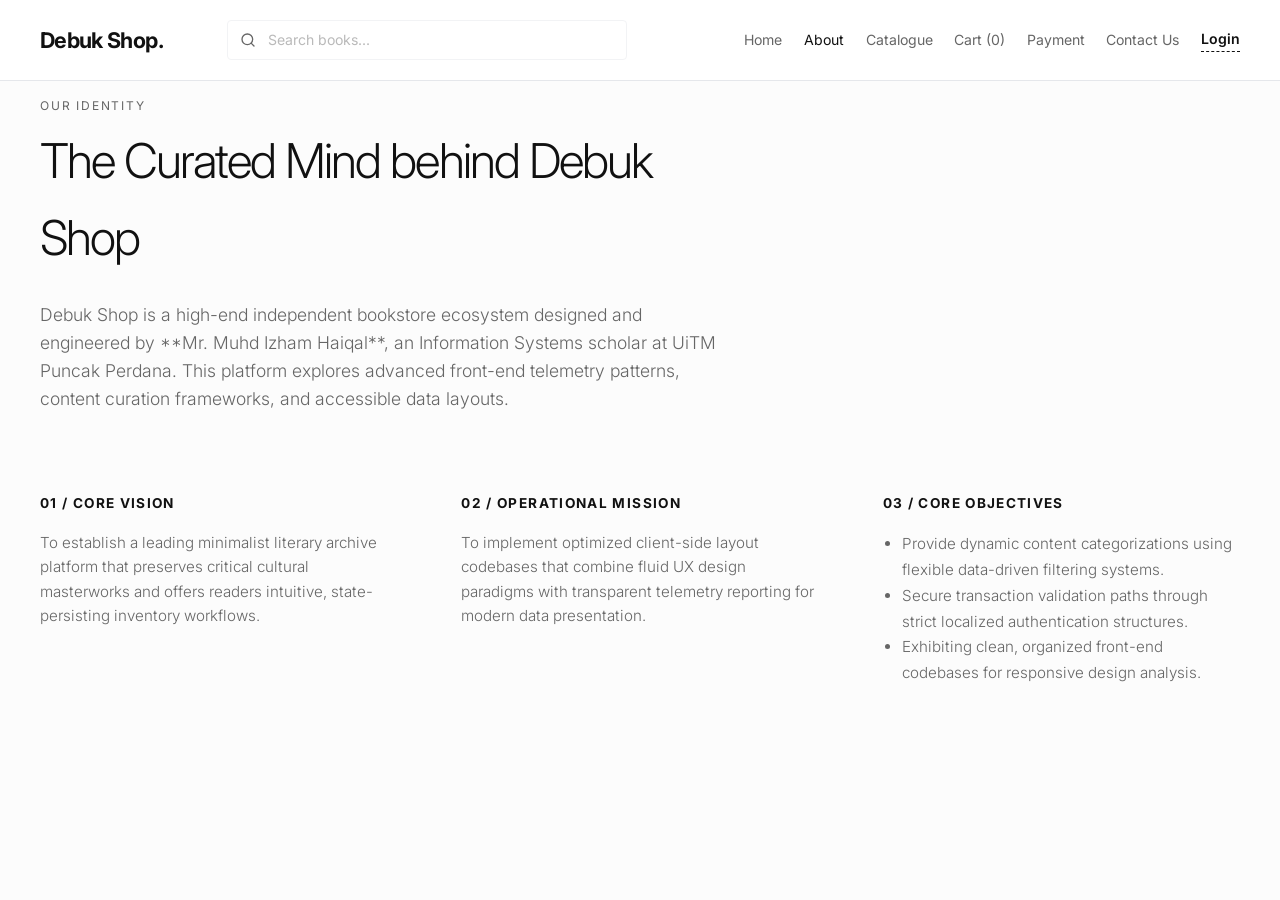
==== debuk-shop/about.html @ 1962c041 "Add files via upload" ====
<!DOCTYPE html>
<html lang="en">
<head>
    <meta charset="UTF-8">
    <meta name="viewport" content="width=device-width, initial-scale=1.0">
    <title>About Us | Debuk Shop</title>
    <link rel="stylesheet" href="css/style.css">
</head>
<body>

    <header class="navbar">
        <div class="container nav-container">
            <a href="index.html" class="logo">Debuk Shop.</a>
            <div class="search-wrapper">
                <input type="text" class="search-input" placeholder="Search books..." disabled style="cursor: not-allowed; opacity: 0.5;">
                <span class="search-icon">
                    <svg width="16" height="16" viewBox="0 0 24 24" fill="none" stroke="currentColor" stroke-width="2" stroke-linecap="round" stroke-linejoin="round"><circle cx="11" cy="11" r="8"></circle><line x1="21" y1="21" x2="16.65" y2="16.65"></line></svg>
                </span>
            </div>
            <nav class="nav-links" id="nav-menu">
                <a href="index.html">Home</a>
                <a href="about.html" class="active">About</a>
                <a href="catalogue.html">Catalogue</a>
                <a href="cart.html">Cart <span id="cart-count">(0)</span></a>
                <a href="payment.html">Payment</a>
                <a href="contact.html">Contact Us</a>
                <a href="#" id="auth-nav-btn" class="auth-btn-highlight">Login</a>
            </nav>
            <button class="menu-toggle" id="menu-toggle" aria-label="Toggle Navigation">
                <span></span>
                <span></span>
            </button>
        </div>
    </header>

    <main class="container section-padding">
        <header style="margin-bottom: 5rem; max-width: 680px;">
            <span class="subtitle">Our Identity</span>
            <h1 class="page-title" style="margin-bottom: 1.5rem;">The Curated Mind behind Debuk Shop</h1>
            <p style="font-size: 1.1rem; line-height: 1.6; color: var(--text-muted); font-weight: 300;">
                Debuk Shop is a high-end independent bookstore ecosystem designed and engineered by **Mr. Muhd Izham Haiqal**, an Information Systems scholar at UiTM Puncak Perdana. This platform explores advanced front-end telemetry patterns, content curation frameworks, and accessible data layouts.
            </p>
        </header>

        <div style="display: grid; grid-template-columns: repeat(auto-fit, minmax(280px, 1fr)); gap: 4rem; margin-bottom: 6rem;">
            <div>
                <h3 style="font-size: 0.85rem; text-transform: uppercase; letter-spacing: 0.1em; margin-bottom: 1rem; color: var(--text-primary);">01 / Core Vision</h3>
                <p style="font-size: 0.95rem; line-height: 1.6; color: var(--text-muted); font-weight: 300;">
                    To establish a leading minimalist literary archive platform that preserves critical cultural masterworks and offers readers intuitive, state-persisting inventory workflows.
                </p>
            </div>
            <div>
                <h3 style="font-size: 0.85rem; text-transform: uppercase; letter-spacing: 0.1em; margin-bottom: 1rem; color: var(--text-primary);">02 / Operational Mission</h3>
                <p style="font-size: 0.95rem; line-height: 1.6; color: var(--text-muted); font-weight: 300;">
                    To implement optimized client-side layout codebases that combine fluid UX design paradigms with transparent telemetry reporting for modern data presentation.
                </p>
            </div>
            <div>
                <h3 style="font-size: 0.85rem; text-transform: uppercase; letter-spacing: 0.1em; margin-bottom: 1rem; color: var(--text-primary);">03 / Core Objectives</h3>
                <ul style="font-size: 0.95rem; line-height: 1.7; color: var(--text-muted); font-weight: 300; padding-left: 1.2rem; margin: 0;">
                    <li>Provide dynamic content categorizations using flexible data-driven filtering systems.</li>
                    <li>Secure transaction validation paths through strict localized authentication structures.</li>
                    <li>Exhibiting clean, organized front-end codebases for responsive design analysis.</li>
                </ul>
            </div>
        </div>
    </main>

    <div class="auth-modal-overlay" id="auth-modal">
        <div class="auth-modal-card">
            <button class="auth-close-btn" id="auth-close-btn">&times;</button>
            <div id="auth-form-wrapper">
                <h2 class="auth-title" id="auth-modal-title">Login to Debuk Shop</h2>
                <p class="auth-desc" id="auth-modal-desc">Please sign in to access curation files, your shopping tray, and secure payment processing options.</p>
                <form id="modal-auth-form" class="auth-internal-form">
                    <div class="form-group">
                        <label for="auth-email">Email Address</label>
                        <input type="email" id="auth-email" required placeholder="you@example.com">
                    </div>
                    <div class="form-group">
                        <label for="auth-password">Password</label>
                        <input type="password" id="auth-password" required placeholder="••••••••">
                    </div>
                    <button type="submit" class="btn-submit-order" style="margin-top:1rem;" id="auth-submit-btn">Sign In</button>
                </form>
                <div class="auth-toggle-footer">
                    <p id="auth-switch-text">New reader? <a href="#" id="auth-switch-link">Create an account</a></p>
                </div>
            </div>
        </div>
    </div>

    <script src="js/main.js"></script>
</body>
</html>
---- debuk-shop/css/style.css ----
/* Import Modern Minimalist Font */
@import url('https://fonts.googleapis.com/css2?family=Inter:wght@300;400;500;600;700&display=swap');

/* --- DESIGN TOKENS --- */
:root {
    --bg-color: #fcfcfc;
    --bg-alt: #f3f4f6;
    --text-primary: #111111;
    --text-muted: #666666;
    --accent: #111111; /* Sleek high-fashion black accent */
    --border-color: #e5e7eb;
    --max-width: 1200px;
    --transition: all 0.4s cubic-bezier(0.25, 1, 0.5, 1);
}

/* --- MODERN CSS RESET --- */
*, *::before, *::after {
    box-sizing: border-box;
    margin: 0;
    padding: 0;
}

html {
    scroll-behavior: smooth;
}

body {
    font-family: 'Inter', sans-serif;
    background-color: var(--bg-color);
    color: var(--text-primary);
    line-height: 1.6;
    -webkit-font-smoothing: antialiased;
    overflow-x: hidden;
}

img {
    max-width: 100%;
    display: block;
    height: auto;
}

a {
    text-decoration: none;
    color: inherit;
}

button {
    cursor: pointer;
    border: none;
    background: none;
    font-family: inherit;
}

/* --- UTILITY CONTAINERS --- */
.container {
    width: 100%;
    max-width: var(--max-width);
    margin: 0 auto;
    padding: 0 2rem;
}

.section-padding {
    padding: 6rem 0;
}

.bg-alt {
    background-color: var(--bg-alt);
}

.subtitle {
    font-size: 0.75rem;
    text-transform: uppercase;
    letter-spacing: 0.15em;
    color: var(--text-muted);
    display: block;
    margin-bottom: 0.5rem;
}

.section-title {
    font-size: 2rem;
    font-weight: 400;
    letter-spacing: -0.02em;
}

/* =========================================================================
   GLOBAL NAVIGATION HEADER STYLING (COMPLETE MASTER BLOCK)
   ========================================================================= */
.navbar {
    position: fixed;
    top: 0;
    left: 0;
    width: 100%;
    background-color: rgba(255, 255, 255, 0.95); /* Premium clean translucent white */
    backdrop-filter: blur(8px); /* Modern frosted glass effect */
    border-bottom: 1px solid var(--border-color);
    z-index: 999; /* Keeps header floating safely above all body elements */
    transition: var(--transition);
}

.nav-container {
    display: flex;
    align-items: center;
    justify-content: space-between;
    gap: 2rem;
    padding: 1.25rem 0;
}

.logo {
    font-size: 1.35rem;
    font-weight: 700;
    letter-spacing: -0.03em;
    color: var(--text-primary);
    text-decoration: none;
}

/* Bold, balanced search field alignment layout */
.search-wrapper {
    position: relative;
    flex: 1;
    min-width: 280px;    /* Expands baseline track so it never looks squished */
    max-width: 400px;    /* Gives it a substantial, high-end presence */
    margin-right: auto;  /* Anchors logo + search together on the left, closing the void */
    margin-left: 2rem;   /* Clean breathing room right after logo text */
}

.search-input {
    width: 100%;
    padding: 0.65rem 1rem 0.65rem 2.5rem; /* Room for the search magnifying glass icon */
    font-family: inherit;
    font-size: 0.88rem;
    border: 1px solid var(--border-color);
    border-radius: 4px;
    background-color: transparent;
    color: var(--text-primary);
    transition: var(--transition);
}

.search-input:focus {
    outline: none;
    border-color: var(--text-primary);
}

.search-icon {
    position: absolute;
    left: 0.85rem;
    top: 50%;
    transform: translateY(-50%);
    color: var(--text-muted);
    display: flex;
    align-items: center;
    pointer-events: none;
}

/* Links framework menu tray */
.nav-links {
    display: flex;
    align-items: center;
    gap: 1.35rem; /* Perfect spacing for the full 8-link menu layout */
}

.nav-links a {
    font-size: 0.88rem;
    font-weight: 400;
    text-decoration: none;
    color: var(--text-muted);
    transition: var(--transition);
    white-space: nowrap; /* Stops long links like "Contact Us" from breaking awkwardly */
}

.nav-links a:hover,
.nav-links a.active {
    color: var(--text-primary);
}

/* Highlight anchor class for login/logout user statuses */
.auth-btn-highlight {
    font-weight: 600 !important;
    color: var(--text-primary) !important;
    border-bottom: 1px dashed var(--text-primary);
}

/* Mobile Hamburger Trigger Toggle Button */
.menu-toggle {
    display: none; /* Hidden on standard desktop screens */
    flex-direction: column;
    justify-content: space-between;
    width: 22px;
    height: 14px;
    background: transparent;
    border: none;
    cursor: pointer;
    padding: 0;
    z-index: 1001;
}

.menu-toggle span {
    width: 100%;
    height: 2px;
    background-color: var(--text-primary);
    transition: var(--transition);
}

/* --- MOBILE RESPONSIVE NAV ADJUSTMENTS --- */
@media (max-width: 992px) {
    .menu-toggle {
        display: flex; /* Bring hamburger toggle button into play */
    }

    .nav-links {
        position: fixed;
        top: 0;
        right: -100%;
        width: 280px;
        height: 100vh;
        background-color: #ffffff;
        border-left: 1px solid var(--border-color);
        flex-direction: column;
        align-items: flex-start;
        padding: 6rem 3rem;
        gap: 2rem;
        transition: right 0.4s cubic-bezier(0.16, 1, 0.3, 1);
    }

    .nav-links.mobile-active {
        right: 0; /* Slide in menu panel on click */
    }
}

@media (max-width: 576px) {
    .search-wrapper {
        display: none; /* Hides search on extremely small screens to maintain layout integrity */
    }
}

/* --- SECTION 1: NEW ARRIVALS SLIDER --- */
.section-header {
    display: flex;
    justify-content: space-between;
    align-items: flex-end;
    margin-bottom: 3rem;
}

.scroll-controls button {
    font-size: 1.25rem;
    width: 45px;
    height: 45px;
    border: 1px solid var(--border-color);
    border-radius: 50%;
    margin-left: 0.5rem;
    transition: var(--transition);
}

.scroll-controls button:hover {
    background-color: var(--text-primary);
    color: #ffffff;
    border-color: var(--text-primary);
}

/* Horizontal Scroll Tray */
.scroll-wrapper {
    display: flex;
    gap: 2.5rem;
    overflow-x: auto;
    scroll-behavior: smooth;
    padding-bottom: 1.5rem;
    scrollbar-width: thin; /* Firefox minimalist fallback */
}

/* Custom Sleek Scrollbar */
.scroll-wrapper::-webkit-scrollbar {
    height: 3px;
}

.scroll-wrapper::-webkit-scrollbar-track {
    background: var(--border-color);
}

.scroll-wrapper::-webkit-scrollbar-thumb {
    background: #bbb;
    border-radius: 2px;
}

.book-card {
    min-width: 240px;
    flex-shrink: 0;
}

.image-holder {
    background-color: #f3f4f6;
    padding: 2rem;
    margin-bottom: 1rem;
    display: flex;
    justify-content: center;
    align-items: center;
    transition: var(--transition);
}

.image-holder img {
    height: 280px;
    object-fit: cover;
    box-shadow: 0 15px 30px rgba(0,0,0,0.1);
    transition: var(--transition);
}

.book-card:hover .image-holder img {
    transform: translateY(-8px) scale(1.02);
    box-shadow: 0 20px 40px rgba(0,0,0,0.15);
}

.book-card h3 {
    font-size: 1rem;
    font-weight: 500;
    margin-bottom: 0.25rem;
}

.book-card p {
    font-size: 0.85rem;
    color: var(--text-muted);
}

/* --- SECTION 2: EDITOR'S CHOICE --- */
.editors-layout {
    display: grid;
    grid-template-columns: 1fr 1fr;
    gap: 4rem;
    align-items: center;
}

.editors-image {
    display: flex;
    justify-content: center;
    background: #ffffff;
    padding: 4rem;
    border: 1px solid var(--border-color);
}

.editors-image img {
    max-height: 400px;
    box-shadow: 0 25px 50px -12px rgba(0, 0, 0, 0.25);
}

.editorial-quote {
    font-size: 1.35rem;
    font-weight: 300;
    font-style: italic;
    color: var(--text-muted);
    margin: 2rem 0;
    line-height: 1.5;
    border-left: 3px solid var(--text-primary);
    padding-left: 1.5rem;
}

.book-meta h3 {
    font-size: 1.1rem;
    font-weight: 600;
}

.book-meta p {
    font-size: 0.85rem;
    color: var(--text-muted);
    margin-bottom: 2rem;
}

.btn-primary {
    display: inline-block;
    padding: 0.8rem 2rem;
    background-color: var(--text-primary);
    color: #ffffff;
    font-size: 0.85rem;
    text-transform: uppercase;
    letter-spacing: 0.05em;
    font-weight: 500;
    transition: var(--transition);
}

.btn-primary:hover {
    opacity: 0.85;
    transform: translateY(-2px);
}

/* --- SECTION 3: ANALYTICS GRAPH CONTAINER --- */
.graph-container {
    margin-top: 2.5rem;
    background: #ffffff;
    border: 1px solid var(--border-color);
    padding: 2rem;
    width: 100%;
    max-height: 400px;
}

/* --- RESPONSIVE NAVIGATION WORK --- */

/* Desktop menu toggle is hidden */
.menu-toggle {
    display: none;
    flex-direction: column;
    justify-content: space-between;
    width: 24px;
    height: 14px;
}

.menu-toggle span {
    width: 100%;
    height: 2px;
    background-color: var(--text-primary);
    transition: var(--transition);
}

/* Tablet & Mobile Layout Refinements */
@media (max-width: 992px) {
    .nav-container {
        gap: 1rem;
    }

    .search-wrapper {
        max-width: 260px; /* Scales down search bar size slightly */
    }

    .menu-toggle {
        display: flex; /* Show the burger button */
        z-index: 110;
    }

    /* Transform links into a clean full-width slide-down menu overlay */
    .nav-links {
        position: absolute;
        top: 100%;
        left: 0;
        width: 100%;
        background-color: var(--bg-color);
        border-bottom: 1px solid var(--border-color);
        flex-direction: column;
        gap: 0;
        padding: 1rem 2rem;
        opacity: 0;
        transform: translateY(-10px);
        pointer-events: none;
        transition: var(--transition);
    }

    .nav-links a {
        padding: 1rem 0;
        border-bottom: 1px solid #f3f4f6;
        width: 100%;
    }
    
    .nav-links a::after {
        display: none; /* Turn off desktop underline effect */
    }

    /* Active state when burger menu is clicked */
    .nav-links.mobile-active {
        opacity: 1;
        transform: translateY(0);
        pointer-events: auto;
    }

    /* Animated hamburger button transforms into an 'X' */
    .menu-toggle.open span:nth-child(1) {
        transform: translateY(6px) rotate(45deg);
    }

    .menu-toggle.open span:nth-child(2) {
        transform: translateY(-6px) rotate(-45deg);
    }
}

@media (max-width: 600px) {
    .nav-container {
        flex-wrap: wrap; /* Wrap elements beautifully on tiny screens */
    }
    
    .search-wrapper {
        order: 3; /* Push search bar below the logo/burger row on mobile */
        max-width: 100%;
        margin-top: 1rem;
    }
}

/* --- PREVIOUS RESPONSIVE SECTIONS --- */
@media (max-width: 768px) {
    .editors-layout {
        grid-template-columns: 1fr;
        gap: 2rem;
    }
    .editors-image {
        padding: 2rem;
    }
}
/* --- ABOUT PAGE STYLING --- */
.about-hero {
    margin-bottom: 4rem;
    text-align: center;
}

.page-title {
    font-size: 3rem;
    font-weight: 300;
    letter-spacing: -0.04em;
    margin-top: 0.5rem;
}

/* Symmetrical Split Grid for Narrative */
.about-grid {
    display: grid;
    grid-template-columns: 1.2fr 0.8fr; /* Gives slightly more reading room to your story */
    gap: 5rem;
    align-items: start;
    border-bottom: 1px solid var(--border-color);
    padding-bottom: 5rem;
    margin-bottom: 5rem;
}

.about-story p {
    font-size: 1.05rem;
    color: var(--text-primary);
    margin-bottom: 1.75rem;
    font-weight: 300;
}

.about-story .lead-text {
    font-size: 1.35rem;
    line-height: 1.6;
    color: var(--text-primary);
    margin-bottom: 2.5rem;
}

/* Foundations Panel (Mission, Vision, Objectives) */
.about-foundations {
    background-color: var(--bg-alt);
    padding: 3rem;
    border-radius: 4px;
}

.foundation-block {
    margin-bottom: 2.5rem;
}

.foundation-block:last-child {
    margin-bottom: 0;
}

.foundation-block h3 {
    font-size: 1.1rem;
    font-weight: 600;
    text-transform: uppercase;
    letter-spacing: 0.05em;
    margin-bottom: 0.75rem;
}

.foundation-block p {
    font-size: 0.95rem;
    color: var(--text-muted);
}

.foundation-block ul {
    list-style: none; /* Strip standard bullet points */
    padding-left: 0;
}

.foundation-block ul li {
    font-size: 0.95rem;
    color: var(--text-muted);
    position: relative;
    padding-left: 1.25rem;
    margin-bottom: 0.75rem;
}

/* Minimalist bullet indicator replacement */
.foundation-block ul li::before {
    content: "—";
    position: absolute;
    left: 0;
    color: var(--text-primary);
}

/* --- PERFORMANCE DASHBOARD BOX --- */
.metrics-section {
    text-align: center;
}

.metrics-section .section-title {
    margin-bottom: 3rem;
}

.metrics-dashboard {
    display: grid;
    grid-template-columns: repeat(3, 1fr);
    border: 1px solid var(--border-color);
    background-color: #ffffff;
}

.metric-card {
    padding: 4rem 2rem;
    display: flex;
    flex-direction: column;
    align-items: center;
    justify-content: center;
    border-right: 1px solid var(--border-color);
}

.metric-card:last-child {
    border-right: none; /* Cleans up the outer right border edge */
}

.metric-label {
    font-size: 0.75rem;
    text-transform: uppercase;
    letter-spacing: 0.1em;
    color: var(--text-muted);
    margin-bottom: 1rem;
}

.metric-value {
    font-size: 2.5rem;
    font-weight: 300;
    letter-spacing: -0.02em;
    color: var(--text-primary);
}

.metric-value.text-accent {
    font-size: 2.2rem; /* Balanced mapping for text string metrics */
    font-weight: 400;
}

/* --- ABOUT RESPONSIVE RETOUCHING --- */
@media (max-width: 992px) {
    .about-grid {
        grid-template-columns: 1fr;
        gap: 3rem;
    }
    
    .metrics-dashboard {
        grid-template-columns: 1fr; /* Stacks the dashboard cards vertically on mobile */
    }
    
    .metric-card {
        border-right: none;
        border-bottom: 1px solid var(--border-color);
    }
    
    .metric-card:last-child {
        border-bottom: none;
    }
}
/* --- CATALOGUE PAGE STYLING --- */
.catalogue-header {
    text-align: center;
    margin-bottom: 3rem;
}

.catalogue-lead {
    color: var(--text-muted);
    font-size: 1.05rem;
    max-width: 600px;
    margin: 0.5rem auto 0 auto;
    font-weight: 300;
}

/* Minimalist Button Filter Bar */
.filter-bar {
    display: flex;
    justify-content: center;
    gap: 1rem;
    margin-bottom: 4rem;
    flex-wrap: wrap;
}

.filter-btn {
    padding: 0.5rem 1.5rem;
    font-size: 0.85rem;
    border: 1px solid var(--border-color);
    border-radius: 20px;
    color: var(--text-muted);
    transition: var(--transition);
}

.filter-btn:hover,
.filter-btn.active {
    background-color: var(--text-primary);
    color: #ffffff;
    border-color: var(--text-primary);
}

/* Responsive 4-Column Grid System */
.catalogue-grid {
    display: grid;
    grid-template-columns: repeat(4, 1fr);
    gap: 3rem 2rem;
}

.catalogue-card {
    background-color: transparent;
    display: flex;
    flex-direction: column;
}

/* Media Holder Wrapper with Hide Mechanics */
.card-media-wrapper {
    position: relative;
    background-color: var(--bg-alt);
    padding: 2.5rem 1.5rem;
    display: flex;
    justify-content: center;
    align-items: center;
    overflow: hidden;
    height: 340px;
    border-radius: 4px;
}

.card-media-wrapper img {
    max-height: 250px;
    object-fit: cover;
    box-shadow: 0 10px 25px rgba(0, 0, 0, 0.15);
    transition: var(--transition);
}

/* --- THE HOVER SUMMARY OVERLAY --- */
.hover-description-overlay {
    position: absolute;
    top: 0;
    left: 0;
    width: 100%;
    height: 100%;
    background-color: rgba(17, 17, 17, 0.92); /* Solid dark elegant backdrop */
    display: flex;
    align-items: center;
    justify-content: center;
    padding: 2rem;
    opacity: 0; /* Hidden by default */
    transition: var(--transition);
    pointer-events: none;
}

.overlay-inner-content {
    text-align: center;
    transform: translateY(15px);
    transition: var(--transition);
}

.overlay-genre {
    font-size: 0.7rem;
    text-transform: uppercase;
    letter-spacing: 0.15em;
    color: #94a3b8;
    margin-bottom: 0.75rem;
}

.overlay-summary {
    color: #f8fafc;
    font-size: 0.88rem;
    line-height: 1.5;
    font-weight: 300;
}

/* Hover States Interaction */
.catalogue-card:hover .hover-description-overlay {
    opacity: 1;
    pointer-events: auto;
}

.catalogue-card:hover .overlay-inner-content {
    transform: translateY(0);
}

.catalogue-card:hover .card-media-wrapper img {
    transform: scale(0.95); /* Slight sophisticated scale pull back */
}

/* Card Details Label Elements */
.card-details {
    padding-top: 1.25rem;
    display: flex;
    flex-direction: column;
    flex: 1;
}

.book-title-text {
    font-size: 0.95rem;
    font-weight: 600;
    letter-spacing: -0.01em;
    margin-bottom: 0.25rem;
    line-height: 1.3;
}

.book-author-text {
    font-size: 0.85rem;
    color: var(--text-muted);
    margin-bottom: 1rem;
}

.card-footer-flex {
    display: flex;
    justify-content: space-between;
    align-items: center;
    margin-top: auto; /* Anchors pricing/button neatly along the bottom edge */
}

.book-price {
    font-weight: 500;
    font-size: 1rem;
}

.add-to-cart-btn {
    font-size: 0.78rem;
    text-transform: uppercase;
    letter-spacing: 0.02em;
    font-weight: 600;
    border: 1px solid var(--text-primary);
    padding: 0.5rem 1rem;
    transition: var(--transition);
}

.add-to-cart-btn:hover {
    background-color: var(--text-primary);
    color: #ffffff;
}

.no-results {
    grid-column: 1 / -1;
    text-align: center;
    padding: 4rem 0;
    color: var(--text-muted);
    font-weight: 300;
}

/* --- CATALOGUE RESPONSIVE RETOUCHING --- */
@media (max-width: 1200px) {
    .catalogue-grid { grid-template-columns: repeat(3, 1fr); }
}
@media (max-width: 900px) {
    .catalogue-grid { grid-template-columns: repeat(2, 1fr); gap: 2rem 1.5rem; }
}
@media (max-width: 550px) {
    .catalogue-grid { grid-template-columns: 1fr; }
    .card-media-wrapper { height: 380px; }
}
/* --- CART PAGE STYLING --- */
.cart-header {
    margin-bottom: 4rem;
}

.cart-layout {
    display: grid;
    grid-template-columns: 1fr 360px; /* Split view: Items list vs side summary card */
    gap: 4rem;
    align-items: start;
}

/* Minimalist Structural Table Design */
.cart-table {
    width: 100%;
    border-collapse: collapse;
    text-align: left;
}

.cart-table th {
    font-size: 0.75rem;
    text-transform: uppercase;
    letter-spacing: 0.1em;
    color: var(--text-muted);
    padding-bottom: 1.5rem;
    border-bottom: 1px solid var(--border-color);
    font-weight: 600;
}

.cart-table td {
    padding: 2rem 0;
    border-bottom: 1px solid #f3f4f6;
    vertical-align: middle;
}

/* Book Item Column Alignment */
.cart-item-info {
    display: flex;
    align-items: center;
    gap: 1.5rem;
}

.cart-item-info img {
    width: 60px;
    height: 85px;
    object-fit: cover;
    box-shadow: 0 4px 10px rgba(0,0,0,0.1);
}

.cart-item-details h4 {
    font-size: 0.95rem;
    font-weight: 600;
    color: var(--text-primary);
}

.cart-item-details p {
    font-size: 0.85rem;
    color: var(--text-muted);
}

/* Modern Quantity Input Button Adjustments */
.quantity-control {
    display: flex;
    align-items: center;
    border: 1px solid var(--border-color);
    width: max-content;
    border-radius: 4px;
}

.quantity-btn {
    padding: 0.35rem 0.75rem;
    font-size: 0.9rem;
    font-weight: 500;
}

.quantity-btn:hover {
    background-color: var(--bg-alt);
}

.quantity-value {
    padding: 0 0.5rem;
    font-size: 0.85rem;
    min-width: 25px;
    text-align: center;
}

/* Delete Button */
.remove-item-btn {
    color: #ef4444;
    font-size: 0.82rem;
    text-transform: uppercase;
    letter-spacing: 0.05em;
    opacity: 0.7;
}

.remove-item-btn:hover {
    opacity: 1;
}

/* Right Column Summary Block Container */
.cart-summary-box {
    background-color: var(--bg-alt);
    padding: 2.5rem;
    border-radius: 4px;
}

.cart-summary-box h2 {
    font-size: 1.25rem;
    font-weight: 500;
    letter-spacing: -0.01em;
    margin-bottom: 2rem;
}

.summary-row {
    display: flex;
    justify-content: space-between;
    font-size: 0.9rem;
    color: var(--text-muted);
    margin-bottom: 1rem;
}

.text-free {
    color: #10b981; /* Fresh green accents for free shipping label */
    font-weight: 500;
}

.summary-total-row {
    display: flex;
    justify-content: space-between;
    font-size: 1.1rem;
    font-weight: 600;
    color: var(--text-primary);
    border-top: 1px solid var(--border-color);
    padding-top: 1.5rem;
    margin-top: 1.5rem;
    margin-bottom: 2rem;
}

.btn-checkout {
    display: block;
    text-align: center;
    background-color: var(--text-primary);
    color: #ffffff;
    padding: 1rem;
    font-size: 0.85rem;
    text-transform: uppercase;
    letter-spacing: 0.05em;
    font-weight: 500;
    margin-bottom: 1rem;
    transition: var(--transition);
}

.btn-checkout:hover {
    opacity: 0.9;
}

.continue-shopping {
    display: block;
    text-align: center;
    font-size: 0.85rem;
    color: var(--text-muted);
    transition: var(--transition);
}

.continue-shopping:hover {
    color: var(--text-primary);
}

.empty-cart-message {
    grid-column: 1 / -1;
    text-align: center;
    padding: 6rem 0;
}

.empty-cart-message p {
    color: var(--text-muted);
    margin-bottom: 1.5rem;
    font-size: 1.1rem;
}

/* --- CART RESPONSIVE BREAKPOINTS --- */
@media (max-width: 992px) {
    .cart-layout {
        grid-template-columns: 1fr;
        gap: 3rem;
    }
}
@media (max-width: 600px) {
    .cart-table th:nth-child(2),
    .cart-table td:nth-child(2),
    .cart-table th:nth-child(4),
    .cart-table td:nth-child(4) {
        display: none; /* Hide subtotal rows on compact mobile views safely */
    }
}
/* --- PAYMENT / CHECKOUT PAGE STYLING --- */
.checkout-header {
    margin-bottom: 4rem;
}

.checkout-layout {
    display: grid;
    grid-template-columns: 1fr 380px; /* Two columns: billing forms vs checkout item drawer */
    gap: 4rem;
    align-items: start;
}

/* Form structure cards */
.form-section {
    background-color: #ffffff;
    border: 1px solid var(--border-color);
    padding: 2.5rem;
    border-radius: 4px;
    margin-bottom: 2rem;
}

.form-section-title {
    font-size: 1.05rem;
    font-weight: 600;
    text-transform: uppercase;
    letter-spacing: 0.05em;
    margin-bottom: 2rem;
    padding-bottom: 0.75rem;
    border-bottom: 1px solid #f3f4f6;
}

/* Grid sorting fields inside sections */
.form-grid {
    display: grid;
    grid-template-columns: repeat(2, 1fr);
    gap: 1.5rem;
}

.form-group {
    display: flex;
    flex-direction: column;
    gap: 0.5rem;
}

.form-group.full-width {
    grid-column: span 2;
}

.form-group label {
    font-size: 0.75rem;
    text-transform: uppercase;
    letter-spacing: 0.05em;
    color: var(--text-muted);
    font-weight: 500;
}

.form-group input {
    padding: 0.75rem 1rem;
    font-family: inherit;
    font-size: 0.9rem;
    border: 1px solid var(--border-color);
    border-radius: 4px;
    background-color: transparent;
    color: var(--text-primary);
    transition: var(--transition);
}

.form-group input:focus {
    outline: none;
    border-color: var(--text-primary);
}

/* High-contrast checkout activation button */
.btn-submit-order {
    width: 100%;
    padding: 1.25rem;
    background-color: var(--text-primary);
    color: #ffffff;
    font-size: 0.85rem;
    text-transform: uppercase;
    letter-spacing: 0.1em;
    font-weight: 600;
    border-radius: 4px;
    transition: var(--transition);
}

.btn-submit-order:hover {
    opacity: 0.9;
    transform: translateY(-1px);
}

/* Right Column Summary Sidebar Panel */
.checkout-summary-panel {
    border: 1px solid var(--border-color);
    background-color: #ffffff;
    padding: 2.5rem;
    border-radius: 4px;
}

.checkout-summary-panel h2 {
    font-size: 1.1rem;
    font-weight: 500;
    margin-bottom: 1.5rem;
}

/* Mini item layout row cards inside the sidebar */
.checkout-mini-item {
    display: flex;
    align-items: center;
    gap: 1rem;
    padding: 1rem 0;
    border-bottom: 1px solid #f3f4f6;
}

.checkout-mini-item img {
    width: 40px;
    height: 55px;
    object-fit: cover;
}

.mini-item-meta {
    flex: 1;
}

.mini-item-meta h4 {
    font-size: 0.85rem;
    font-weight: 600;
    line-height: 1.2;
}

.mini-item-meta p {
    font-size: 0.75rem;
    color: var(--text-muted);
}

.mini-item-price {
    font-size: 0.85rem;
    font-weight: 500;
}

.checkout-pricing-stack {
    margin-top: 2rem;
}

/* --- PAYMENT RESPONSIVE BREAKPOINTS --- */
@media (max-width: 992px) {
    .checkout-layout {
        grid-template-columns: 1fr;
    }
}
@media (max-width: 500px) {
    .form-grid {
        grid-template-columns: 1fr;
    }
    .form-group.full-width {
        grid-column: span 1;
    }
}
/* --- PAYMENT / CHECKOUT PAGE STYLING --- */
.checkout-header {
    margin-bottom: 4rem;
}

.checkout-layout {
    display: grid;
    grid-template-columns: 1fr 380px; /* Two columns: billing forms vs checkout item drawer */
    gap: 4rem;
    align-items: start;
}

/* Form section cards */
.form-section {
    background-color: #ffffff;
    border: 1px solid var(--border-color);
    padding: 2.5rem;
    border-radius: 4px;
    margin-bottom: 2rem;
}

.form-section-title {
    font-size: 1.05rem;
    font-weight: 600;
    text-transform: uppercase;
    letter-spacing: 0.05em;
    margin-bottom: 2rem;
    padding-bottom: 0.75rem;
    border-bottom: 1px solid #f3f4f6;
}

/* Grid layout for fields inside sections */
.form-grid {
    display: grid;
    grid-template-columns: repeat(2, 1fr);
    gap: 1.5rem;
}

.form-group {
    display: flex;
    flex-direction: column;
    gap: 0.5rem;
}

.form-group.full-width {
    grid-column: span 2;
}

.form-group label {
    font-size: 0.75rem;
    text-transform: uppercase;
    letter-spacing: 0.05em;
    color: var(--text-muted);
    font-weight: 500;
}

.form-group input {
    padding: 0.75rem 1rem;
    font-family: inherit;
    font-size: 0.9rem;
    border: 1px solid var(--border-color);
    border-radius: 4px;
    background-color: transparent;
    color: var(--text-primary);
    transition: var(--transition);
}

.form-group input:focus {
    outline: none;
    border-color: var(--text-primary);
}

/* High-contrast checkout button */
.btn-submit-order {
    width: 100%;
    padding: 1.25rem;
    background-color: var(--text-primary);
    color: #ffffff;
    font-size: 0.85rem;
    text-transform: uppercase;
    letter-spacing: 0.1em;
    font-weight: 600;
    border-radius: 4px;
    transition: var(--transition);
}

.btn-submit-order:hover {
    opacity: 0.9;
    transform: translateY(-1px);
}

/* Right Column Summary Sidebar Panel */
.checkout-summary-panel {
    border: 1px solid var(--border-color);
    background-color: #ffffff;
    padding: 2.5rem;
    border-radius: 4px;
}

.checkout-summary-panel h2 {
    font-size: 1.1rem;
    font-weight: 500;
    margin-bottom: 1.5rem;
}

/* Mini item layout row cards inside the sidebar */
.checkout-mini-item {
    display: flex;
    align-items: center;
    gap: 1rem;
    padding: 1rem 0;
    border-bottom: 1px solid #f3f4f6;
}

.checkout-mini-item img {
    width: 40px;
    height: 55px;
    object-fit: cover;
}

.mini-item-meta {
    flex: 1;
}

.mini-item-meta h4 {
    font-size: 0.85rem;
    font-weight: 600;
    line-height: 1.2;
}

.mini-item-meta p {
    font-size: 0.75rem;
    color: var(--text-muted);
}

.mini-item-price {
    font-size: 0.85rem;
    font-weight: 500;
}

.checkout-pricing-stack {
    margin-top: 2rem;
}

/* --- PAYMENT RESPONSIVE BREAKPOINTS --- */
@media (max-width: 992px) {
    .checkout-layout {
        grid-template-columns: 1fr;
    }
}
@media (max-width: 500px) {
    .form-grid {
        grid-template-columns: 1fr;
    }
    .form-group.full-width {
        grid-column: span 1;
    }
}
/* --- CONTACT PAGE STYLING --- */
.contact-header {
    margin-bottom: 4rem;
}

.contact-layout {
    display: grid;
    grid-template-columns: 320px 1fr; /* Distinct asymmetric column split */
    gap: 5rem;
    align-items: start;
}

.contact-info-panel {
    display: flex;
    flex-direction: column;
    gap: 2.5rem;
}

.info-block h3 {
    font-size: 0.8rem;
    text-transform: uppercase;
    letter-spacing: 0.1em;
    color: var(--text-muted);
    margin-bottom: 0.5rem;
    font-weight: 600;
}

.info-block p {
    font-size: 1rem;
    color: var(--text-primary);
    font-weight: 300;
    line-height: 1.5;
}

.contact-form {
    display: flex;
    flex-direction: column;
    gap: 1.5rem;
}

/* Style textarea specifically to match input frames */
.contact-form textarea {
    padding: 0.75rem 1rem;
    font-family: inherit;
    font-size: 0.9rem;
    border: 1px solid var(--border-color);
    border-radius: 4px;
    background-color: transparent;
    color: var(--text-primary);
    transition: var(--transition);
    resize: vertical; /* Allows users to resize height safely without breaking layout width */
}

.contact-form textarea:focus {
    outline: none;
    border-color: var(--text-primary);
}

.btn-submit-contact {
    padding: 1rem 2.5rem;
    background-color: var(--text-primary);
    color: #ffffff;
    font-size: 0.85rem;
    text-transform: uppercase;
    letter-spacing: 0.05em;
    font-weight: 600;
    border-radius: 4px;
    align-self: flex-start; /* Prevents button from stretching full-width on desktop */
    transition: var(--transition);
}

.btn-submit-contact:hover {
    opacity: 0.9;
    transform: translateY(-1px);
}

/* --- CONTACT RESPONSIVE RETOUCHING --- */
@media (max-width: 768px) {
    .contact-layout {
        grid-template-columns: 1fr;
        gap: 4rem;
    }
    
    .btn-submit-contact {
        width: 100%; /* Stretches nicely across phone screens */
        text-align: center;
    }
}
/* --- USER AUTHENTICATION MODAL SYSTEM STYLING --- */
.auth-btn-highlight {
    font-weight: 600 !important;
    color: var(--text-primary) !important;
    border-bottom: 1px dashed var(--text-primary);
}

.auth-modal-overlay {
    position: fixed;
    top: 0;
    left: 0;
    width: 100%;
    height: 100%;
    background-color: rgba(17, 17, 17, 0.6);
    backdrop-filter: blur(4px);
    display: flex;
    align-items: center;
    justify-content: center;
    z-index: 1000;
    opacity: 0; /* <--- This is what makes it invisible until needed */
    pointer-events: none; /* <--- This prevents it from blocking clicks */
    transition: var(--transition);
}

/* Open active flag modifier */
.auth-modal-overlay.modal-open {
    opacity: 1;
    pointer-events: auto;
}

.auth-modal-card {
    background-color: var(--bg-color);
    border: 1px solid var(--border-color);
    width: 100%;
    max-width: 420px;
    padding: 3rem;
    position: relative;
    border-radius: 4px;
    box-shadow: 0 30px 60px rgba(0,0,0,0.2);
    transform: translateY(-20px);
    transition: var(--transition);
}

.auth-modal-overlay.modal-open .auth-modal-card {
    transform: translateY(0);
}

.auth-close-btn {
    position: absolute;
    top: 1.5rem;
    right: 1.5rem;
    font-size: 1.75rem;
    line-height: 1;
    color: var(--text-muted);
}

.auth-close-btn:hover {
    color: var(--text-primary);
}

.auth-title {
    font-size: 1.35rem;
    font-weight: 500;
    letter-spacing: -0.02em;
    margin-bottom: 0.5rem;
}

.auth-desc {
    font-size: 0.85rem;
    color: var(--text-muted);
    margin-bottom: 2rem;
    line-height: 1.5;
}

.auth-internal-form {
    display: flex;
    flex-direction: column;
    gap: 1.25rem;
}

.auth-toggle-footer {
    margin-top: 2rem;
    text-align: center;
    font-size: 0.85rem;
    color: var(--text-muted);
}

.auth-toggle-footer a {
    color: var(--text-primary);
    font-weight: 500;
    text-decoration: underline;
}
/* --- DYNAMIC FIELD VALIDATION STYLING --- */
.form-group input.field-error,
.form-group textarea.field-error {
    border-color: #ef4444 !important; /* Crimson Red Highlight border frame */
    background-color: rgba(239, 68, 68, 0.02);
}

/* Optional soft hint text for errors */
.error-hint {
    color: #ef4444;
    font-size: 0.72rem;
    font-weight: 500;
    margin-top: 0.25rem;
    text-transform: none;
    letter-spacing: 0;
}

/* --- PREMIUM CUSTOM SUCCESS OVERLAY MODAL --- */
.success-overlay {
    position: fixed;
    top: 0;
    left: 0;
    width: 100%;
    height: 100%;
    background-color: rgba(17, 17, 17, 0.7);
    backdrop-filter: blur(8px); /* Elegant blur drape layout profile */
    display: flex;
    align-items: center;
    justify-content: center;
    z-index: 2000;
    opacity: 0;
    pointer-events: none;
    transition: opacity 0.4s cubic-bezier(0.16, 1, 0.3, 1);
}

.success-overlay.show-success {
    opacity: 1;
    pointer-events: auto;
}

.success-modal-card {
    background-color: #ffffff;
    border: 1px solid var(--border-color);
    width: 100%;
    max-width: 440px;
    padding: 3.5rem 3rem;
    text-align: center;
    border-radius: 6px;
    box-shadow: 0 40px 80px rgba(0, 0, 0, 0.3);
    transform: scale(0.95);
    transition: transform 0.4s cubic-bezier(0.16, 1, 0.3, 1);
}

.success-overlay.show-success .success-modal-card {
    transform: scale(1);
}

.success-icon-badge {
    width: 64px;
    height: 64px;
    background-color: #10b981; /* Lush green check badge background */
    color: #ffffff;
    font-size: 2rem;
    display: flex;
    align-items: center;
    justify-content: center;
    border-radius: 50%;
    margin: 0 auto 1.5rem auto;
    box-shadow: 0 10px 20px rgba(16, 185, 129, 0.2);
}

.success-modal-card h2 {
    font-size: 1.5rem;
    font-weight: 500;
    letter-spacing: -0.02em;
    margin-bottom: 0.75rem;
    color: var(--text-primary);
}

.success-invoice-note {
    font-size: 0.88rem;
    color: var(--text-muted);
    line-height: 1.6;
    margin-bottom: 2rem;
    font-weight: 300;
}

.receipt-data-box {
    background-color: var(--bg-alt);
    border: 1px solid var(--border-color);
    border-radius: 4px;
    padding: 1.25rem 1.5rem;
    margin-bottom: 2rem;
    display: flex;
    flex-direction: column;
    gap: 0.75rem;
}

.receipt-row {
    display: flex;
    justify-content: space-between;
    font-size: 0.88rem;
    color: var(--text-muted);
}

.btn-success-route {
    width: 100%;
    padding: 1rem;
    background-color: var(--text-primary);
    color: #ffffff;
    font-size: 0.85rem;
    text-transform: uppercase;
    letter-spacing: 0.08em;
    font-weight: 600;
    border-radius: 4px;
    transition: var(--transition);
}

.btn-success-route:hover {
    background-color: #1f2937;
    transform: translateY(-1px);
}
/* =========================================================================
   DASHBOARD MANAGEMENT PANEL STYLING
   ========================================================================= */
.dashboard-header-block {
    margin-bottom: 3rem;
}

/* Three-column top summary card grid layout */
.metrics-grid {
    display: grid;
    grid-template-columns: repeat(auto-fit, minmax(260px, 1fr));
    gap: 2rem;
    margin-bottom: 4rem;
}

.metric-card-box {
    background-color: #ffffff;
    border: 1px solid var(--border-color);
    padding: 2.5rem 2rem;
    border-radius: 4px;
    display: flex;
    flex-direction: column;
    gap: 0.5rem;
    position: relative;
    overflow: hidden;
}

.metric-label {
    font-size: 0.75rem;
    text-transform: uppercase;
    letter-spacing: 0.08em;
    color: var(--text-muted);
    font-weight: 500;
}

.metric-card-box .metric-value {
    font-size: 2.25rem;
    font-weight: 400;
    color: var(--text-primary);
    line-height: 1.1;
    margin: 0.25rem 0;
    letter-spacing: -0.03em;
}

.metric-trend {
    font-size: 0.72rem;
    font-weight: 500;
    letter-spacing: 0.02em;
}

/* Dual-chart dashboard visualization column layout */
.dashboard-charts-row {
    display: grid;
    grid-template-columns: repeat(auto-fit, minmax(450px, 1fr));
    gap: 3rem;
    align-items: start;
}

.chart-visual-card {
    background-color: #ffffff;
    border: 1px solid var(--border-color);
    padding: 2.5rem;
    border-radius: 4px;
}

.chart-card-title {
    font-size: 1.1rem;
    font-weight: 500;
    letter-spacing: -0.01em;
    color: var(--text-primary);
    margin-bottom: 0.25rem;
}

.chart-card-subtitle {
    font-size: 0.82rem;
    color: var(--text-muted);
    margin-bottom: 2rem;
}

/* Fixed container box keeping aspect ratios unified */
.dashboard-graph-wrapper {
    position: relative;
    width: 100%;
    height: 320px; 
}

/* --- RESPONSIVE DASHBOARD BREAKPOINTS --- */
@media (max-width: 992px) {
    .dashboard-charts-row {
        grid-template-columns: 1fr; /* Stacks charts cleanly on tablets */
        gap: 2.5rem;
    }
}

@media (max-width: 576px) {
    .metrics-grid {
        grid-template-columns: 1fr; /* Stacks layout elements on mobile viewports */
        gap: 1.5rem;
    }
    
    .chart-visual-card {
        padding: 1.5rem;
    }
    
    .dashboard-graph-wrapper {
        height: 260px; /* Constrains height safely on small devices */
    }
}
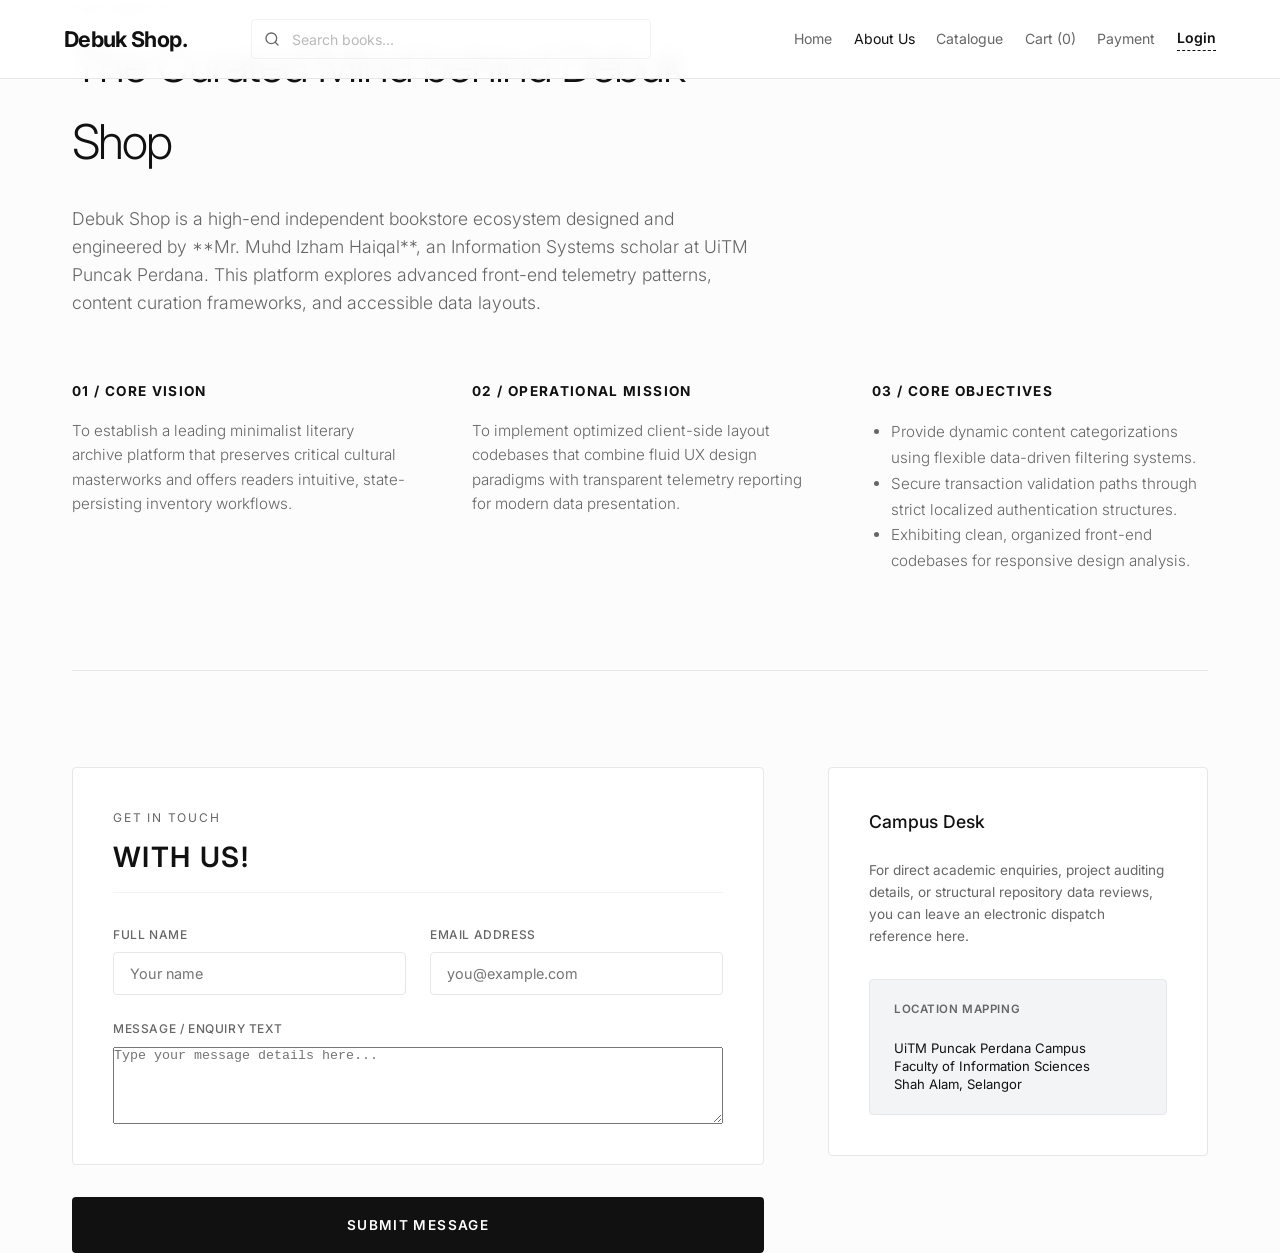
==== commit 3621911f: "Add files via upload" ====
--- a/debuk-shop/about.html
+++ b/debuk-shop/about.html
@@ -3,7 +3,7 @@
 <head>
     <meta charset="UTF-8">
     <meta name="viewport" content="width=device-width, initial-scale=1.0">
-    <title>About Us | Debuk Shop</title>
+    <title>About & Contact | Debuk Shop</title>
     <link rel="stylesheet" href="css/style.css">
 </head>
 <body>
@@ -11,21 +11,23 @@
     <header class="navbar">
         <div class="container nav-container">
             <a href="index.html" class="logo">Debuk Shop.</a>
+            
             <div class="search-wrapper">
-                <input type="text" class="search-input" placeholder="Search books..." disabled style="cursor: not-allowed; opacity: 0.5;">
+                <input type="text" id="global-search" class="search-input" placeholder="Search books..." disabled style="cursor: not-allowed; opacity: 0.5;">
                 <span class="search-icon">
                     <svg width="16" height="16" viewBox="0 0 24 24" fill="none" stroke="currentColor" stroke-width="2" stroke-linecap="round" stroke-linejoin="round"><circle cx="11" cy="11" r="8"></circle><line x1="21" y1="21" x2="16.65" y2="16.65"></line></svg>
                 </span>
             </div>
+
             <nav class="nav-links" id="nav-menu">
                 <a href="index.html">Home</a>
-                <a href="about.html" class="active">About</a>
+                <a href="about.html" class="active">About Us</a>
                 <a href="catalogue.html">Catalogue</a>
                 <a href="cart.html">Cart <span id="cart-count">(0)</span></a>
                 <a href="payment.html">Payment</a>
-                <a href="contact.html">Contact Us</a>
                 <a href="#" id="auth-nav-btn" class="auth-btn-highlight">Login</a>
             </nav>
+
             <button class="menu-toggle" id="menu-toggle" aria-label="Toggle Navigation">
                 <span></span>
                 <span></span>
@@ -34,7 +36,7 @@
     </header>
 
     <main class="container section-padding">
-        <header style="margin-bottom: 5rem; max-width: 680px;">
+        <header style="margin-bottom: 4rem; max-width: 680px;">
             <span class="subtitle">Our Identity</span>
             <h1 class="page-title" style="margin-bottom: 1.5rem;">The Curated Mind behind Debuk Shop</h1>
             <p style="font-size: 1.1rem; line-height: 1.6; color: var(--text-muted); font-weight: 300;">
@@ -42,7 +44,7 @@
             </p>
         </header>
 
-        <div style="display: grid; grid-template-columns: repeat(auto-fit, minmax(280px, 1fr)); gap: 4rem; margin-bottom: 6rem;">
+        <div style="display: grid; grid-template-columns: repeat(auto-fit, minmax(280px, 1fr)); gap: 4rem; margin-bottom: 5rem;">
             <div>
                 <h3 style="font-size: 0.85rem; text-transform: uppercase; letter-spacing: 0.1em; margin-bottom: 1rem; color: var(--text-primary);">01 / Core Vision</h3>
                 <p style="font-size: 0.95rem; line-height: 1.6; color: var(--text-muted); font-weight: 300;">
@@ -63,6 +65,48 @@
                     <li>Exhibiting clean, organized front-end codebases for responsive design analysis.</li>
                 </ul>
             </div>
+        </div>
+
+        <hr style="border: 0; height: 1px; background-color: var(--border-color); margin: 6rem 0;" />
+
+        <div class="checkout-layout" style="margin-top: 2rem;">
+            <form class="checkout-form" id="contact-form-element" novalidate>
+                <div class="form-section">
+                    <span class="subtitle">Get In Touch</span>
+                    <h2 class="form-section-title" style="font-size: 1.75rem; margin-top: 0.25rem;">With Us!</h2>
+                    
+                    <div class="form-grid" style="margin-top: 2rem;">
+                        <div class="form-group">
+                            <label for="contact-name">Full Name</label>
+                            <input type="text" id="contact-name" required placeholder="Your name">
+                        </div>
+                        <div class="form-group">
+                            <label for="contact-email">Email Address</label>
+                            <input type="email" id="contact-email" required placeholder="you@example.com">
+                        </div>
+                        <div class="form-group full-width">
+                            <label for="contact-message">Message / Enquiry Text</label>
+                            <textarea id="contact-message" rows="5" required placeholder="Type your message details here..."></textarea>
+                        </div>
+                    </div>
+                </div>
+                <button type="submit" class="btn-submit-order">Submit Message</button>
+            </form>
+
+            <aside class="checkout-summary-panel">
+                <h2>Campus Desk</h2>
+                <p style="font-size: 0.85rem; color: var(--text-muted); line-height: 1.6; margin-bottom: 2rem;">
+                    For direct academic enquiries, project auditing details, or structural repository data reviews, you can leave an electronic dispatch reference here.
+                </p>
+                <div class="receipt-data-box" style="margin-bottom: 0;">
+                    <div style="font-size: 0.72rem; text-transform: uppercase; letter-spacing: 0.05em; color: var(--text-muted); margin-bottom: 0.5rem; font-weight: 600;">Location Mapping</div>
+                    <p style="font-size: 0.82rem; color: var(--text-primary); margin: 0; font-weight: 400; line-height: 1.4;">
+                        UiTM Puncak Perdana Campus<br>
+                        Faculty of Information Sciences<br>
+                        Shah Alam, Selangor
+                    </p>
+                </div>
+            </aside>
         </div>
     </main>
 
--- a/debuk-shop/css/style.css
+++ b/debuk-shop/css/style.css
@@ -1755,4 +1755,49 @@
     .dashboard-graph-wrapper {
         height: 260px; /* Constrains height safely on small devices */
     }
+}
+/* =========================================================================
+   GLOBAL LAYOUT CONTAINER CENTER ALIGNMENT
+   ========================================================================= */
+.container {
+    width: 100%;
+    max-width: 1200px;   /* Sets a premium, high-end editorial display width */
+    margin: 0 auto;      /* CRITICAL: Centers the layout perfectly on the screen */
+    padding: 0 2rem;     /* CRITICAL: Guarantees clean, equal breathing room on left & right sides */
+    box-sizing: border-box; /* Ensures padding stays safely inside the width boundaries */
+}
+
+/* Ensure sections have uniform top padding below the fixed navbar */
+.section-padding {
+    padding-top: 7rem;   /* Clears your floating glass navbar smoothly */
+    padding-bottom: 4rem;
+}
+/* =========================================================================
+   GLOBAL PAGE CONTENT CONTAINER (For Main Content Sections Only)
+   ========================================================================= */
+.container {
+    width: 100%;
+    max-width: 1200px;     /* Centers standard page bodies beautifully */
+    margin: 0 auto;        
+    padding: 0 2rem;       
+    box-sizing: border-box;
+}
+
+/* =========================================================================
+   NAVBAR CONTAINER SPECIFIC OVERRIDE (For Full Screen Width Breathing Room)
+   ========================================================================= */
+.nav-container {
+    max-width: 100% !important; /* Force the navbar box to take up full screen width */
+    padding: 0 4rem !important;  /* Generous padding on left/right edges so elements don't hit the screen wall */
+    display: flex;
+    justify-content: space-between;
+    align-items: center;
+}
+
+/* Ensure the master navbar background itself spans edge-to-edge */
+.navbar {
+    width: 100%;
+    left: 0;
+    right: 0;
+    padding: 1.2rem 0; /* Vertical height padding for a premium, clean layout look */
 }
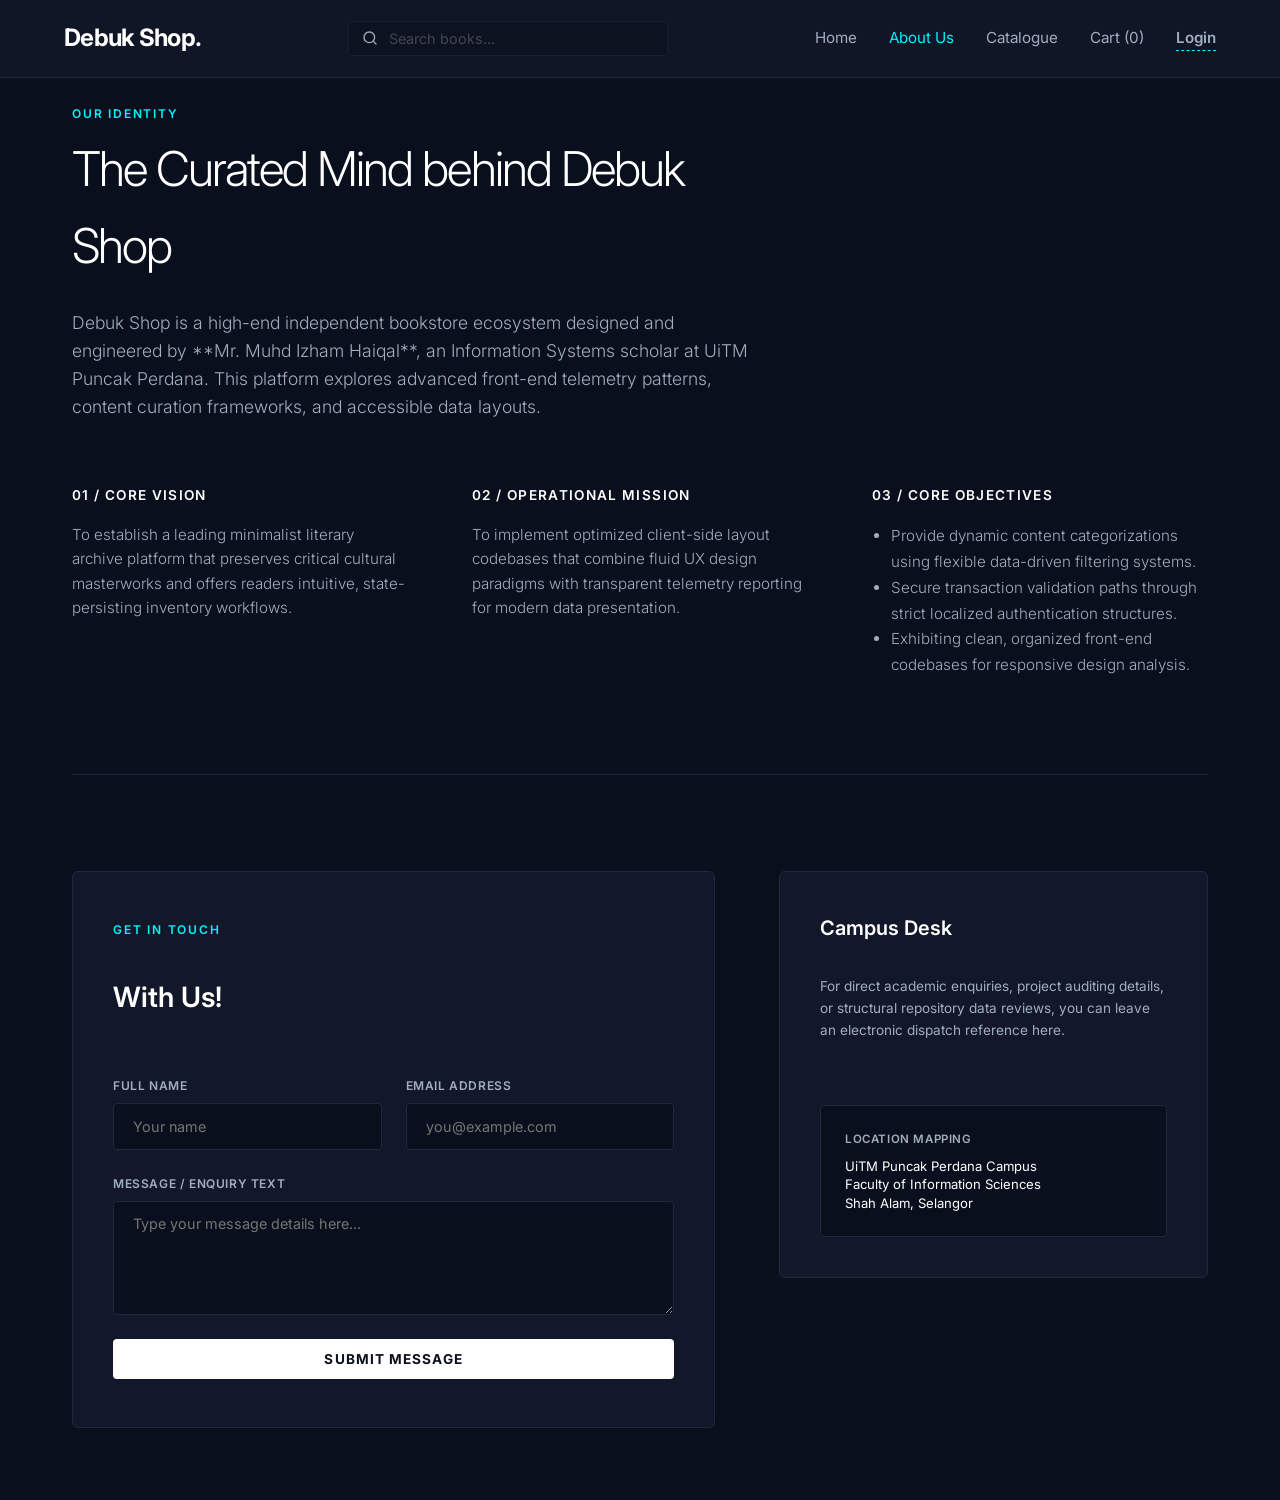
==== commit c1b82844: "Add files via upload" ====
--- a/debuk-shop/about.html
+++ b/debuk-shop/about.html
@@ -24,7 +24,7 @@
                 <a href="about.html" class="active">About Us</a>
                 <a href="catalogue.html">Catalogue</a>
                 <a href="cart.html">Cart <span id="cart-count">(0)</span></a>
-                <a href="payment.html">Payment</a>
+                
                 <a href="#" id="auth-nav-btn" class="auth-btn-highlight">Login</a>
             </nav>
 
@@ -69,31 +69,33 @@
 
         <hr style="border: 0; height: 1px; background-color: var(--border-color); margin: 6rem 0;" />
 
-        <div class="checkout-layout" style="margin-top: 2rem;">
-            <form class="checkout-form" id="contact-form-element" novalidate>
-                <div class="form-section">
-                    <span class="subtitle">Get In Touch</span>
-                    <h2 class="form-section-title" style="font-size: 1.75rem; margin-top: 0.25rem;">With Us!</h2>
-                    
-                    <div class="form-grid" style="margin-top: 2rem;">
-                        <div class="form-group">
-                            <label for="contact-name">Full Name</label>
-                            <input type="text" id="contact-name" required placeholder="Your name">
-                        </div>
-                        <div class="form-group">
-                            <label for="contact-email">Email Address</label>
-                            <input type="email" id="contact-email" required placeholder="you@example.com">
-                        </div>
-                        <div class="form-group full-width">
-                            <label for="contact-message">Message / Enquiry Text</label>
-                            <textarea id="contact-message" rows="5" required placeholder="Type your message details here..."></textarea>
-                        </div>
+        <!-- FIXED CONTACT SPECIFIC ARCHITECTURE CONTAINER -->
+        <div class="contact-layout-wrapper">
+            
+            <!-- LEFT COLUMN: CURATED CONTACT CARD FORM -->
+            <form class="contact-card-form" id="contact-form-element" novalidate>
+                <span class="subtitle">Get In Touch</span>
+                <h2 style="font-size: 1.75rem; margin-top: 0.25rem; color: var(--text-primary);">With Us!</h2>
+                
+                <div class="form-grid" style="margin-top: 2rem;">
+                    <div class="form-group">
+                        <label for="contact-name">Full Name</label>
+                        <input type="text" id="contact-name" required placeholder="Your name">
+                    </div>
+                    <div class="form-group">
+                        <label for="contact-email">Email Address</label>
+                        <input type="email" id="contact-email" required placeholder="you@example.com">
+                    </div>
+                    <div class="form-group full-width">
+                        <label for="contact-message">Message / Enquiry Text</label>
+                        <textarea id="contact-message" rows="5" required placeholder="Type your message details here..."></textarea>
                     </div>
                 </div>
-                <button type="submit" class="btn-submit-order">Submit Message</button>
+                <button type="submit" class="btn-submit-contact">Submit Message</button>
             </form>
 
-            <aside class="checkout-summary-panel">
+            <!-- RIGHT COLUMN: CAMPUS DESK INFRASTRUCTURE PANEL -->
+            <aside class="contact-sidebar-panel">
                 <h2>Campus Desk</h2>
                 <p style="font-size: 0.85rem; color: var(--text-muted); line-height: 1.6; margin-bottom: 2rem;">
                     For direct academic enquiries, project auditing details, or structural repository data reviews, you can leave an electronic dispatch reference here.
@@ -107,6 +109,7 @@
                     </p>
                 </div>
             </aside>
+            
         </div>
     </main>
 
--- a/debuk-shop/css/style.css
+++ b/debuk-shop/css/style.css
@@ -1,19 +1,25 @@
-/* Import Modern Minimalist Font */
+/* =========================================================================
+   DEBUK SHOP — MASTER CORE ARCHITECTURE UNIFIED STYLESHEET
+   Theme: Futuristic Cyber-Neon (High-Contrast Precision Layout Edition)
+   ========================================================================= */
+
+/* --- IMPORT MODERN MINIMALIST ARCHIVE FONTS --- */
 @import url('https://fonts.googleapis.com/css2?family=Inter:wght@300;400;500;600;700&display=swap');
 
-/* --- DESIGN TOKENS --- */
+/* --- GLOBAL DESIGN TOKENS --- */
 :root {
-    --bg-color: #fcfcfc;
-    --bg-alt: #f3f4f6;
-    --text-primary: #111111;
-    --text-muted: #666666;
-    --accent: #111111; /* Sleek high-fashion black accent */
-    --border-color: #e5e7eb;
+    --bg-primary: #0a0f1d;
+    --bg-secondary: #121829;
+    --text-primary: #ffffff;
+    --text-muted: #a0aec0;
+    --accent-color: #00f2fe;
+    --accent-secondary: #7000ff;
+    --border-color: #1e293b;
     --max-width: 1200px;
     --transition: all 0.4s cubic-bezier(0.25, 1, 0.5, 1);
 }
 
-/* --- MODERN CSS RESET --- */
+/* --- SYSTEM RESET LAYOUTS --- */
 *, *::before, *::after {
     box-sizing: border-box;
     margin: 0;
@@ -22,12 +28,13 @@
 
 html {
     scroll-behavior: smooth;
+    background-color: var(--bg-primary);
 }
 
 body {
     font-family: 'Inter', sans-serif;
-    background-color: var(--bg-color);
-    color: var(--text-primary);
+    background-color: var(--bg-primary);
+    color: var(--text-muted);
     line-height: 1.6;
     -webkit-font-smoothing: antialiased;
     overflow-x: hidden;
@@ -42,6 +49,7 @@
 a {
     text-decoration: none;
     color: inherit;
+    transition: var(--transition);
 }
 
 button {
@@ -51,93 +59,145 @@
     font-family: inherit;
 }
 
-/* --- UTILITY CONTAINERS --- */
+input, textarea, select {
+    background-color: var(--bg-primary) !important;
+    border: 1px solid var(--border-color) !important;
+    color: var(--text-primary) !important;
+    font-family: inherit;
+    font-size: 0.9rem;
+    padding: 0.85rem 1.2rem;
+    border-radius: 4px;
+    width: 100%;
+    box-sizing: border-box;
+    display: block;
+    transition: var(--transition);
+}
+
+input:focus, textarea:focus, select:focus {
+    outline: none;
+    border-color: var(--accent-color) !important;
+    box-shadow: 0 0 10px rgba(0, 242, 254, 0.15);
+}
+
+/* --- BALANCED TYPOGRAPHY REFINEMENTS --- */
+h1, h2, h3, h4, h5, h6, strong, b, th {
+    color: var(--text-primary);
+    font-weight: 600;
+}
+
+p, span, label, li, td {
+    color: var(--text-muted);
+}
+
+.subtitle {
+    font-size: 0.75rem;
+    text-transform: uppercase;
+    letter-spacing: 0.15em;
+    color: var(--accent-color) !important;
+    display: block;
+    margin-bottom: 0.5rem;
+    font-weight: 600;
+}
+
+.section-title {
+    font-size: 2rem;
+    font-weight: 500;
+    letter-spacing: -0.02em;
+    color: var(--text-primary);
+}
+
+.page-title {
+    font-size: 3rem;
+    font-weight: 300;
+    letter-spacing: -0.04em;
+    color: var(--text-primary);
+    margin-top: 0.5rem;
+}
+
+/* --- STRUCTURE CONTEXT WRAPPERS --- */
 .container {
     width: 100%;
     max-width: var(--max-width);
     margin: 0 auto;
     padding: 0 2rem;
+    box-sizing: border-box;
+}
+
+main {
+    padding-top: 6.5rem !important; 
+    padding-bottom: 4rem;
+    box-sizing: border-box;
+}
+
+main .section-padding, main section, main header, main div {
+    padding-top: 0 !important;
 }
 
 .section-padding {
-    padding: 6rem 0;
+    padding-bottom: 4.5rem;
 }
 
 .bg-alt {
-    background-color: var(--bg-alt);
-}
-
-.subtitle {
-    font-size: 0.75rem;
-    text-transform: uppercase;
-    letter-spacing: 0.15em;
-    color: var(--text-muted);
-    display: block;
-    margin-bottom: 0.5rem;
-}
-
-.section-title {
-    font-size: 2rem;
-    font-weight: 400;
-    letter-spacing: -0.02em;
-}
-
-/* =========================================================================
-   GLOBAL NAVIGATION HEADER STYLING (COMPLETE MASTER BLOCK)
+    background-color: var(--bg-secondary) !important;
+}
+
+/* =========================================================================
+   1. RETRACTABLE SLEEK AUTO-HIDE NAVIGATION HEADER
    ========================================================================= */
 .navbar {
     position: fixed;
     top: 0;
     left: 0;
+    right: 0;
     width: 100%;
-    background-color: rgba(255, 255, 255, 0.95); /* Premium clean translucent white */
-    backdrop-filter: blur(8px); /* Modern frosted glass effect */
+    z-index: 99999;
+    background: rgba(18, 24, 41, 0.95); 
+    -webkit-backdrop-filter: blur(12px);
+    backdrop-filter: blur(12px);
     border-bottom: 1px solid var(--border-color);
-    z-index: 999; /* Keeps header floating safely above all body elements */
-    transition: var(--transition);
+    padding: 1.2rem 0;
+    transform: translateY(-100%);
+    transition: transform 0.35s cubic-bezier(0.25, 0.46, 0.45, 0.94);
+}
+
+.navbar.navbar-visible {
+    transform: translateY(0) !important;
 }
 
 .nav-container {
-    display: flex;
+    max-width: 100% !important;
+    padding: 0 4rem !important;
+    display: flex;
+    justify-content: space-between;
     align-items: center;
-    justify-content: space-between;
     gap: 2rem;
-    padding: 1.25rem 0;
 }
 
 .logo {
-    font-size: 1.35rem;
+    color: var(--text-primary) !important;
     font-weight: 700;
+    font-size: 1.5rem;
+    text-decoration: none;
     letter-spacing: -0.03em;
-    color: var(--text-primary);
-    text-decoration: none;
-}
-
-/* Bold, balanced search field alignment layout */
+}
+
 .search-wrapper {
     position: relative;
-    flex: 1;
-    min-width: 280px;    /* Expands baseline track so it never looks squished */
-    max-width: 400px;    /* Gives it a substantial, high-end presence */
-    margin-right: auto;  /* Anchors logo + search together on the left, closing the void */
-    margin-left: 2rem;   /* Clean breathing room right after logo text */
+    width: 320px;
 }
 
 .search-input {
     width: 100%;
-    padding: 0.65rem 1rem 0.65rem 2.5rem; /* Room for the search magnifying glass icon */
-    font-family: inherit;
-    font-size: 0.88rem;
-    border: 1px solid var(--border-color);
+    padding: 0.5rem 1rem 0.5rem 2.5rem;
+    background: var(--bg-primary) !important;
+    border: 1px solid var(--border-color) !important;
     border-radius: 4px;
-    background-color: transparent;
-    color: var(--text-primary);
-    transition: var(--transition);
+    color: var(--text-primary) !important;
 }
 
 .search-input:focus {
     outline: none;
-    border-color: var(--text-primary);
+    border-color: var(--accent-color) !important;
 }
 
 .search-icon {
@@ -151,45 +211,38 @@
     pointer-events: none;
 }
 
-/* Links framework menu tray */
 .nav-links {
     display: flex;
     align-items: center;
-    gap: 1.35rem; /* Perfect spacing for the full 8-link menu layout */
+    gap: 2rem;
 }
 
 .nav-links a {
-    font-size: 0.88rem;
+    color: var(--text-muted) !important;
+    text-decoration: none;
+    font-size: 0.95rem;
     font-weight: 400;
-    text-decoration: none;
-    color: var(--text-muted);
-    transition: var(--transition);
-    white-space: nowrap; /* Stops long links like "Contact Us" from breaking awkwardly */
+    transition: color 0.2s ease;
 }
 
 .nav-links a:hover,
 .nav-links a.active {
-    color: var(--text-primary);
-}
-
-/* Highlight anchor class for login/logout user statuses */
+    color: var(--accent-color) !important;
+}
+
 .auth-btn-highlight {
     font-weight: 600 !important;
-    color: var(--text-primary) !important;
-    border-bottom: 1px dashed var(--text-primary);
-}
-
-/* Mobile Hamburger Trigger Toggle Button */
+    color: var(--accent-color) !important;
+    border-bottom: 1px dashed var(--accent-color) !important;
+}
+
 .menu-toggle {
-    display: none; /* Hidden on standard desktop screens */
+    display: none;
     flex-direction: column;
     justify-content: space-between;
     width: 22px;
     height: 14px;
     background: transparent;
-    border: none;
-    cursor: pointer;
-    padding: 0;
     z-index: 1001;
 }
 
@@ -200,44 +253,14 @@
     transition: var(--transition);
 }
 
-/* --- MOBILE RESPONSIVE NAV ADJUSTMENTS --- */
-@media (max-width: 992px) {
-    .menu-toggle {
-        display: flex; /* Bring hamburger toggle button into play */
-    }
-
-    .nav-links {
-        position: fixed;
-        top: 0;
-        right: -100%;
-        width: 280px;
-        height: 100vh;
-        background-color: #ffffff;
-        border-left: 1px solid var(--border-color);
-        flex-direction: column;
-        align-items: flex-start;
-        padding: 6rem 3rem;
-        gap: 2rem;
-        transition: right 0.4s cubic-bezier(0.16, 1, 0.3, 1);
-    }
-
-    .nav-links.mobile-active {
-        right: 0; /* Slide in menu panel on click */
-    }
-}
-
-@media (max-width: 576px) {
-    .search-wrapper {
-        display: none; /* Hides search on extremely small screens to maintain layout integrity */
-    }
-}
-
-/* --- SECTION 1: NEW ARRIVALS SLIDER --- */
+/* =========================================================================
+   2. ARRIVALS SLIDER CAROUSEL SECTION
+   ========================================================================= */
 .section-header {
     display: flex;
     justify-content: space-between;
     align-items: flex-end;
-    margin-bottom: 3rem;
+    margin-bottom: 2.5rem;
 }
 
 .scroll-controls button {
@@ -247,487 +270,201 @@
     border: 1px solid var(--border-color);
     border-radius: 50%;
     margin-left: 0.5rem;
+    color: var(--text-primary);
     transition: var(--transition);
 }
 
 .scroll-controls button:hover {
-    background-color: var(--text-primary);
-    color: #ffffff;
-    border-color: var(--text-primary);
-}
-
-/* Horizontal Scroll Tray */
+    background-color: var(--accent-color);
+    color: var(--bg-primary);
+    border-color: var(--accent-color);
+}
+
 .scroll-wrapper {
     display: flex;
-    gap: 2.5rem;
+    gap: 2rem;
     overflow-x: auto;
     scroll-behavior: smooth;
     padding-bottom: 1.5rem;
-    scrollbar-width: thin; /* Firefox minimalist fallback */
-}
-
-/* Custom Sleek Scrollbar */
+}
+
+#new-arrivals-slider {
+    margin-bottom: 4rem !important;
+}
+
 .scroll-wrapper::-webkit-scrollbar {
-    height: 3px;
-}
-
+    height: 4px;
+}
 .scroll-wrapper::-webkit-scrollbar-track {
+    background: var(--bg-secondary);
+}
+.scroll-wrapper::-webkit-scrollbar-thumb {
     background: var(--border-color);
-}
-
-.scroll-wrapper::-webkit-scrollbar-thumb {
-    background: #bbb;
     border-radius: 2px;
 }
+.scroll-wrapper::-webkit-scrollbar-thumb:hover {
+    background: var(--accent-color);
+}
 
 .book-card {
-    min-width: 240px;
+    min-width: 250px;
     flex-shrink: 0;
+    background: var(--bg-secondary);
+    border: 1px solid var(--border-color);
+    border-radius: 4px;
+    padding: 1.25rem;
+    display: flex;
+    flex-direction: column;
 }
 
 .image-holder {
-    background-color: #f3f4f6;
-    padding: 2rem;
-    margin-bottom: 1rem;
+    background-color: #060a13;
+    padding: 0 !important;
+    margin-bottom: 1.25rem;
     display: flex;
     justify-content: center;
     align-items: center;
+    height: 300px;
+    border-radius: 4px;
+    overflow: hidden;
+}
+
+.image-holder img {
+    max-height: 250px !important;
+    width: auto !important;
+    object-fit: contain;
+    filter: drop-shadow(0 12px 25px rgba(0,0,0,0.6));
     transition: var(--transition);
 }
 
-.image-holder img {
-    height: 280px;
-    object-fit: cover;
-    box-shadow: 0 15px 30px rgba(0,0,0,0.1);
-    transition: var(--transition);
-}
-
 .book-card:hover .image-holder img {
-    transform: translateY(-8px) scale(1.02);
-    box-shadow: 0 20px 40px rgba(0,0,0,0.15);
+    transform: translateY(-6px) scale(1.03);
+    filter: drop-shadow(0 15px 30px rgba(0, 242, 254, 0.25));
 }
 
 .book-card h3 {
-    font-size: 1rem;
-    font-weight: 500;
-    margin-bottom: 0.25rem;
+    font-size: 0.95rem;
+    font-weight: 600;
+    margin-bottom: 0.35rem;
+    color: var(--text-primary) !important;
 }
 
 .book-card p {
     font-size: 0.85rem;
-    color: var(--text-muted);
-}
-
-/* --- SECTION 2: EDITOR'S CHOICE --- */
+    color: var(--text-muted) !important;
+}
+
+/* =========================================================================
+   3. EDITOR'S CHOICE BLOCK
+   ========================================================================= */
 .editors-layout {
-    display: grid;
+    display: grid !important;
     grid-template-columns: 1fr 1fr;
     gap: 4rem;
     align-items: center;
+    background: var(--bg-secondary);
+    border: 1px solid var(--border-color);
+    border-radius: 6px;
+    padding: 4.5rem 5rem !important; 
+    box-sizing: border-box;
 }
 
 .editors-image {
     display: flex;
     justify-content: center;
-    background: #ffffff;
-    padding: 4rem;
-    border: 1px solid var(--border-color);
+    align-items: center;
+    background: transparent !important;
+    padding: 0 !important;
+    border: none !important;
 }
 
 .editors-image img {
-    max-height: 400px;
-    box-shadow: 0 25px 50px -12px rgba(0, 0, 0, 0.25);
+    max-height: 380px !important;
+    width: auto !important;
+    object-fit: contain;
+    border-radius: 4px;
+    filter: drop-shadow(0 20px 40px rgba(0, 0, 0, 0.65));
 }
 
 .editorial-quote {
-    font-size: 1.35rem;
+    font-size: 1.25rem;
     font-weight: 300;
     font-style: italic;
-    color: var(--text-muted);
-    margin: 2rem 0;
-    line-height: 1.5;
-    border-left: 3px solid var(--text-primary);
-    padding-left: 1.5rem;
+    color: var(--text-muted) !important;
+    margin: 1.75rem 0;
+    line-height: 1.6;
+    border-left: 3px solid var(--accent-color);
+    padding-left: 1.75rem;
 }
 
 .book-meta h3 {
-    font-size: 1.1rem;
+    font-size: 1.2rem;
     font-weight: 600;
+    color: var(--text-primary) !important;
 }
 
 .book-meta p {
-    font-size: 0.85rem;
-    color: var(--text-muted);
-    margin-bottom: 2rem;
-}
-
-.btn-primary {
-    display: inline-block;
-    padding: 0.8rem 2rem;
-    background-color: var(--text-primary);
-    color: #ffffff;
-    font-size: 0.85rem;
-    text-transform: uppercase;
-    letter-spacing: 0.05em;
-    font-weight: 500;
-    transition: var(--transition);
-}
-
-.btn-primary:hover {
-    opacity: 0.85;
-    transform: translateY(-2px);
-}
-
-/* --- SECTION 3: ANALYTICS GRAPH CONTAINER --- */
-.graph-container {
-    margin-top: 2.5rem;
-    background: #ffffff;
-    border: 1px solid var(--border-color);
-    padding: 2rem;
-    width: 100%;
-    max-height: 400px;
-}
-
-/* --- RESPONSIVE NAVIGATION WORK --- */
-
-/* Desktop menu toggle is hidden */
-.menu-toggle {
-    display: none;
-    flex-direction: column;
-    justify-content: space-between;
-    width: 24px;
-    height: 14px;
-}
-
-.menu-toggle span {
-    width: 100%;
-    height: 2px;
-    background-color: var(--text-primary);
-    transition: var(--transition);
-}
-
-/* Tablet & Mobile Layout Refinements */
-@media (max-width: 992px) {
-    .nav-container {
-        gap: 1rem;
-    }
-
-    .search-wrapper {
-        max-width: 260px; /* Scales down search bar size slightly */
-    }
-
-    .menu-toggle {
-        display: flex; /* Show the burger button */
-        z-index: 110;
-    }
-
-    /* Transform links into a clean full-width slide-down menu overlay */
-    .nav-links {
-        position: absolute;
-        top: 100%;
-        left: 0;
-        width: 100%;
-        background-color: var(--bg-color);
-        border-bottom: 1px solid var(--border-color);
-        flex-direction: column;
-        gap: 0;
-        padding: 1rem 2rem;
-        opacity: 0;
-        transform: translateY(-10px);
-        pointer-events: none;
-        transition: var(--transition);
-    }
-
-    .nav-links a {
-        padding: 1rem 0;
-        border-bottom: 1px solid #f3f4f6;
-        width: 100%;
-    }
-    
-    .nav-links a::after {
-        display: none; /* Turn off desktop underline effect */
-    }
-
-    /* Active state when burger menu is clicked */
-    .nav-links.mobile-active {
-        opacity: 1;
-        transform: translateY(0);
-        pointer-events: auto;
-    }
-
-    /* Animated hamburger button transforms into an 'X' */
-    .menu-toggle.open span:nth-child(1) {
-        transform: translateY(6px) rotate(45deg);
-    }
-
-    .menu-toggle.open span:nth-child(2) {
-        transform: translateY(-6px) rotate(-45deg);
-    }
-}
-
-@media (max-width: 600px) {
-    .nav-container {
-        flex-wrap: wrap; /* Wrap elements beautifully on tiny screens */
-    }
-    
-    .search-wrapper {
-        order: 3; /* Push search bar below the logo/burger row on mobile */
-        max-width: 100%;
-        margin-top: 1rem;
-    }
-}
-
-/* --- PREVIOUS RESPONSIVE SECTIONS --- */
-@media (max-width: 768px) {
-    .editors-layout {
-        grid-template-columns: 1fr;
-        gap: 2rem;
-    }
-    .editors-image {
-        padding: 2rem;
-    }
-}
-/* --- ABOUT PAGE STYLING --- */
-.about-hero {
-    margin-bottom: 4rem;
-    text-align: center;
-}
-
-.page-title {
-    font-size: 3rem;
-    font-weight: 300;
-    letter-spacing: -0.04em;
-    margin-top: 0.5rem;
-}
-
-/* Symmetrical Split Grid for Narrative */
-.about-grid {
-    display: grid;
-    grid-template-columns: 1.2fr 0.8fr; /* Gives slightly more reading room to your story */
-    gap: 5rem;
-    align-items: start;
-    border-bottom: 1px solid var(--border-color);
-    padding-bottom: 5rem;
-    margin-bottom: 5rem;
-}
-
-.about-story p {
-    font-size: 1.05rem;
-    color: var(--text-primary);
+    font-size: 0.88rem;
+    color: var(--text-muted) !important;
     margin-bottom: 1.75rem;
-    font-weight: 300;
-}
-
-.about-story .lead-text {
-    font-size: 1.35rem;
-    line-height: 1.6;
-    color: var(--text-primary);
-    margin-bottom: 2.5rem;
-}
-
-/* Foundations Panel (Mission, Vision, Objectives) */
-.about-foundations {
-    background-color: var(--bg-alt);
-    padding: 3rem;
-    border-radius: 4px;
-}
-
-.foundation-block {
-    margin-bottom: 2.5rem;
-}
-
-.foundation-block:last-child {
-    margin-bottom: 0;
-}
-
-.foundation-block h3 {
-    font-size: 1.1rem;
-    font-weight: 600;
-    text-transform: uppercase;
-    letter-spacing: 0.05em;
-    margin-bottom: 0.75rem;
-}
-
-.foundation-block p {
-    font-size: 0.95rem;
-    color: var(--text-muted);
-}
-
-.foundation-block ul {
-    list-style: none; /* Strip standard bullet points */
-    padding-left: 0;
-}
-
-.foundation-block ul li {
-    font-size: 0.95rem;
-    color: var(--text-muted);
-    position: relative;
-    padding-left: 1.25rem;
-    margin-bottom: 0.75rem;
-}
-
-/* Minimalist bullet indicator replacement */
-.foundation-block ul li::before {
-    content: "—";
-    position: absolute;
-    left: 0;
-    color: var(--text-primary);
-}
-
-/* --- PERFORMANCE DASHBOARD BOX --- */
-.metrics-section {
-    text-align: center;
-}
-
-.metrics-section .section-title {
-    margin-bottom: 3rem;
-}
-
-.metrics-dashboard {
-    display: grid;
-    grid-template-columns: repeat(3, 1fr);
-    border: 1px solid var(--border-color);
-    background-color: #ffffff;
-}
-
-.metric-card {
-    padding: 4rem 2rem;
-    display: flex;
-    flex-direction: column;
-    align-items: center;
-    justify-content: center;
-    border-right: 1px solid var(--border-color);
-}
-
-.metric-card:last-child {
-    border-right: none; /* Cleans up the outer right border edge */
-}
-
-.metric-label {
-    font-size: 0.75rem;
-    text-transform: uppercase;
-    letter-spacing: 0.1em;
-    color: var(--text-muted);
-    margin-bottom: 1rem;
-}
-
-.metric-value {
-    font-size: 2.5rem;
-    font-weight: 300;
-    letter-spacing: -0.02em;
-    color: var(--text-primary);
-}
-
-.metric-value.text-accent {
-    font-size: 2.2rem; /* Balanced mapping for text string metrics */
-    font-weight: 400;
-}
-
-/* --- ABOUT RESPONSIVE RETOUCHING --- */
-@media (max-width: 992px) {
-    .about-grid {
-        grid-template-columns: 1fr;
-        gap: 3rem;
-    }
-    
-    .metrics-dashboard {
-        grid-template-columns: 1fr; /* Stacks the dashboard cards vertically on mobile */
-    }
-    
-    .metric-card {
-        border-right: none;
-        border-bottom: 1px solid var(--border-color);
-    }
-    
-    .metric-card:last-child {
-        border-bottom: none;
-    }
-}
-/* --- CATALOGUE PAGE STYLING --- */
-.catalogue-header {
-    text-align: center;
-    margin-bottom: 3rem;
-}
-
-.catalogue-lead {
-    color: var(--text-muted);
-    font-size: 1.05rem;
-    max-width: 600px;
-    margin: 0.5rem auto 0 auto;
-    font-weight: 300;
-}
-
-/* Minimalist Button Filter Bar */
-.filter-bar {
-    display: flex;
-    justify-content: center;
-    gap: 1rem;
-    margin-bottom: 4rem;
-    flex-wrap: wrap;
-}
-
-.filter-btn {
-    padding: 0.5rem 1.5rem;
-    font-size: 0.85rem;
-    border: 1px solid var(--border-color);
-    border-radius: 20px;
-    color: var(--text-muted);
-    transition: var(--transition);
-}
-
-.filter-btn:hover,
-.filter-btn.active {
-    background-color: var(--text-primary);
-    color: #ffffff;
-    border-color: var(--text-primary);
-}
-
-/* Responsive 4-Column Grid System */
+}
+
+/* =========================================================================
+   4. CATALOGUE GRID ARRAYS
+   ========================================================================= */
 .catalogue-grid {
     display: grid;
     grid-template-columns: repeat(4, 1fr);
-    gap: 3rem 2rem;
+    gap: 2.5rem 2rem;
 }
 
 .catalogue-card {
-    background-color: transparent;
+    background-color: var(--bg-secondary);
+    border: 1px solid var(--border-color);
+    border-radius: 4px;
     display: flex;
     flex-direction: column;
-}
-
-/* Media Holder Wrapper with Hide Mechanics */
+    overflow: hidden;
+}
+
 .card-media-wrapper {
     position: relative;
-    background-color: var(--bg-alt);
-    padding: 2.5rem 1.5rem;
+    background-color: #060a13 !important;
+    padding: 0 !important;
     display: flex;
     justify-content: center;
     align-items: center;
+    height: 320px !important;
     overflow: hidden;
-    height: 340px;
-    border-radius: 4px;
+    border-bottom: 1px solid var(--border-color);
 }
 
 .card-media-wrapper img {
-    max-height: 250px;
-    object-fit: cover;
-    box-shadow: 0 10px 25px rgba(0, 0, 0, 0.15);
+    width: 100% !important;
+    height: 100% !important;
+    object-fit: contain !important;
+    padding: 1.75rem; 
+    max-height: none !important;
+    filter: drop-shadow(0 10px 20px rgba(0,0,0,0.55));
     transition: var(--transition);
 }
 
-/* --- THE HOVER SUMMARY OVERLAY --- */
+.catalogue-card:hover .card-media-wrapper img {
+    transform: scale(1.04);
+}
+
 .hover-description-overlay {
     position: absolute;
     top: 0;
     left: 0;
     width: 100%;
     height: 100%;
-    background-color: rgba(17, 17, 17, 0.92); /* Solid dark elegant backdrop */
+    background-color: rgba(10, 15, 29, 0.95);
     display: flex;
     align-items: center;
     justify-content: center;
     padding: 2rem;
-    opacity: 0; /* Hidden by default */
+    opacity: 0;
     transition: var(--transition);
     pointer-events: none;
 }
@@ -742,18 +479,18 @@
     font-size: 0.7rem;
     text-transform: uppercase;
     letter-spacing: 0.15em;
-    color: #94a3b8;
+    color: var(--accent-color) !important;
     margin-bottom: 0.75rem;
+    font-weight: 600;
 }
 
 .overlay-summary {
-    color: #f8fafc;
+    color: var(--text-muted) !important;
     font-size: 0.88rem;
     line-height: 1.5;
     font-weight: 300;
 }
 
-/* Hover States Interaction */
 .catalogue-card:hover .hover-description-overlay {
     opacity: 1;
     pointer-events: auto;
@@ -763,13 +500,8 @@
     transform: translateY(0);
 }
 
-.catalogue-card:hover .card-media-wrapper img {
-    transform: scale(0.95); /* Slight sophisticated scale pull back */
-}
-
-/* Card Details Label Elements */
 .card-details {
-    padding-top: 1.25rem;
+    padding: 1.25rem !important;
     display: flex;
     flex-direction: column;
     flex: 1;
@@ -779,276 +511,71 @@
     font-size: 0.95rem;
     font-weight: 600;
     letter-spacing: -0.01em;
-    margin-bottom: 0.25rem;
+    margin-bottom: 0.35rem;
     line-height: 1.3;
+    color: var(--text-primary) !important;
 }
 
 .book-author-text {
     font-size: 0.85rem;
-    color: var(--text-muted);
-    margin-bottom: 1rem;
+    color: var(--text-muted) !important;
+    margin-bottom: 1.25rem;
 }
 
 .card-footer-flex {
-    display: flex;
-    justify-content: space-between;
-    align-items: center;
-    margin-top: auto; /* Anchors pricing/button neatly along the bottom edge */
+    display: flex !important;
+    justify-content: space-between !important;
+    align-items: center !important;
+    margin-top: auto !important;
+    padding-right: 0.75rem !important; 
 }
 
 .book-price {
-    font-weight: 500;
-    font-size: 1rem;
-}
-
-.add-to-cart-btn {
-    font-size: 0.78rem;
-    text-transform: uppercase;
-    letter-spacing: 0.02em;
-    font-weight: 600;
-    border: 1px solid var(--text-primary);
-    padding: 0.5rem 1rem;
-    transition: var(--transition);
-}
-
-.add-to-cart-btn:hover {
-    background-color: var(--text-primary);
-    color: #ffffff;
-}
-
-.no-results {
-    grid-column: 1 / -1;
-    text-align: center;
-    padding: 4rem 0;
-    color: var(--text-muted);
-    font-weight: 300;
-}
-
-/* --- CATALOGUE RESPONSIVE RETOUCHING --- */
-@media (max-width: 1200px) {
-    .catalogue-grid { grid-template-columns: repeat(3, 1fr); }
-}
-@media (max-width: 900px) {
-    .catalogue-grid { grid-template-columns: repeat(2, 1fr); gap: 2rem 1.5rem; }
-}
-@media (max-width: 550px) {
-    .catalogue-grid { grid-template-columns: 1fr; }
-    .card-media-wrapper { height: 380px; }
-}
-/* --- CART PAGE STYLING --- */
-.cart-header {
-    margin-bottom: 4rem;
-}
-
-.cart-layout {
-    display: grid;
-    grid-template-columns: 1fr 360px; /* Split view: Items list vs side summary card */
-    gap: 4rem;
-    align-items: start;
-}
-
-/* Minimalist Structural Table Design */
-.cart-table {
+    font-weight: 700;
+    font-size: 1.15rem;
+    color: var(--accent-color) !important;
+}
+
+/* =========================================================================
+   5. SPLIT-GRID INTERACTION (CONTACT DESK, INVENTORY, & CHECKOUT)
+   ========================================================================= */
+.contact-layout-wrapper, .checkout-layout {
+    display: grid !important;
+    grid-template-columns: 1.2fr 0.8fr !important;
+    gap: 4rem !important;
+    align-items: start !important;
+    width: 100% !important;
+    margin-top: 3rem;
+    box-sizing: border-box;
+}
+
+.contact-card-form, .form-section {
+    display: flex !important;
+    flex-direction: column !important;
+    gap: 1.5rem !important;
+    background-color: var(--bg-secondary) !important; 
+    border: 1px solid var(--border-color) !important;
+    padding: 3rem 2.5rem !important; 
+    border-radius: 6px !important;
+    width: 100% !important;
+    box-sizing: border-box !important;
+}
+
+.checkout-form {
+    display: flex !important;
+    flex-direction: column !important;
+    gap: 1.5rem !important;
+    background-color: var(--bg-secondary) !important; 
+    border: 1px solid var(--border-color) !important;
+    padding: 3rem 2.5rem !important; 
+    border-radius: 6px !important;
+    width: 100% !important;
+    box-sizing: border-box !important;
+    height: max-content !important; 
+}
+
+.form-section {
     width: 100%;
-    border-collapse: collapse;
-    text-align: left;
-}
-
-.cart-table th {
-    font-size: 0.75rem;
-    text-transform: uppercase;
-    letter-spacing: 0.1em;
-    color: var(--text-muted);
-    padding-bottom: 1.5rem;
-    border-bottom: 1px solid var(--border-color);
-    font-weight: 600;
-}
-
-.cart-table td {
-    padding: 2rem 0;
-    border-bottom: 1px solid #f3f4f6;
-    vertical-align: middle;
-}
-
-/* Book Item Column Alignment */
-.cart-item-info {
-    display: flex;
-    align-items: center;
-    gap: 1.5rem;
-}
-
-.cart-item-info img {
-    width: 60px;
-    height: 85px;
-    object-fit: cover;
-    box-shadow: 0 4px 10px rgba(0,0,0,0.1);
-}
-
-.cart-item-details h4 {
-    font-size: 0.95rem;
-    font-weight: 600;
-    color: var(--text-primary);
-}
-
-.cart-item-details p {
-    font-size: 0.85rem;
-    color: var(--text-muted);
-}
-
-/* Modern Quantity Input Button Adjustments */
-.quantity-control {
-    display: flex;
-    align-items: center;
-    border: 1px solid var(--border-color);
-    width: max-content;
-    border-radius: 4px;
-}
-
-.quantity-btn {
-    padding: 0.35rem 0.75rem;
-    font-size: 0.9rem;
-    font-weight: 500;
-}
-
-.quantity-btn:hover {
-    background-color: var(--bg-alt);
-}
-
-.quantity-value {
-    padding: 0 0.5rem;
-    font-size: 0.85rem;
-    min-width: 25px;
-    text-align: center;
-}
-
-/* Delete Button */
-.remove-item-btn {
-    color: #ef4444;
-    font-size: 0.82rem;
-    text-transform: uppercase;
-    letter-spacing: 0.05em;
-    opacity: 0.7;
-}
-
-.remove-item-btn:hover {
-    opacity: 1;
-}
-
-/* Right Column Summary Block Container */
-.cart-summary-box {
-    background-color: var(--bg-alt);
-    padding: 2.5rem;
-    border-radius: 4px;
-}
-
-.cart-summary-box h2 {
-    font-size: 1.25rem;
-    font-weight: 500;
-    letter-spacing: -0.01em;
-    margin-bottom: 2rem;
-}
-
-.summary-row {
-    display: flex;
-    justify-content: space-between;
-    font-size: 0.9rem;
-    color: var(--text-muted);
-    margin-bottom: 1rem;
-}
-
-.text-free {
-    color: #10b981; /* Fresh green accents for free shipping label */
-    font-weight: 500;
-}
-
-.summary-total-row {
-    display: flex;
-    justify-content: space-between;
-    font-size: 1.1rem;
-    font-weight: 600;
-    color: var(--text-primary);
-    border-top: 1px solid var(--border-color);
-    padding-top: 1.5rem;
-    margin-top: 1.5rem;
-    margin-bottom: 2rem;
-}
-
-.btn-checkout {
-    display: block;
-    text-align: center;
-    background-color: var(--text-primary);
-    color: #ffffff;
-    padding: 1rem;
-    font-size: 0.85rem;
-    text-transform: uppercase;
-    letter-spacing: 0.05em;
-    font-weight: 500;
-    margin-bottom: 1rem;
-    transition: var(--transition);
-}
-
-.btn-checkout:hover {
-    opacity: 0.9;
-}
-
-.continue-shopping {
-    display: block;
-    text-align: center;
-    font-size: 0.85rem;
-    color: var(--text-muted);
-    transition: var(--transition);
-}
-
-.continue-shopping:hover {
-    color: var(--text-primary);
-}
-
-.empty-cart-message {
-    grid-column: 1 / -1;
-    text-align: center;
-    padding: 6rem 0;
-}
-
-.empty-cart-message p {
-    color: var(--text-muted);
-    margin-bottom: 1.5rem;
-    font-size: 1.1rem;
-}
-
-/* --- CART RESPONSIVE BREAKPOINTS --- */
-@media (max-width: 992px) {
-    .cart-layout {
-        grid-template-columns: 1fr;
-        gap: 3rem;
-    }
-}
-@media (max-width: 600px) {
-    .cart-table th:nth-child(2),
-    .cart-table td:nth-child(2),
-    .cart-table th:nth-child(4),
-    .cart-table td:nth-child(4) {
-        display: none; /* Hide subtotal rows on compact mobile views safely */
-    }
-}
-/* --- PAYMENT / CHECKOUT PAGE STYLING --- */
-.checkout-header {
-    margin-bottom: 4rem;
-}
-
-.checkout-layout {
-    display: grid;
-    grid-template-columns: 1fr 380px; /* Two columns: billing forms vs checkout item drawer */
-    gap: 4rem;
-    align-items: start;
-}
-
-/* Form structure cards */
-.form-section {
-    background-color: #ffffff;
-    border: 1px solid var(--border-color);
-    padding: 2.5rem;
-    border-radius: 4px;
-    margin-bottom: 2rem;
 }
 
 .form-section-title {
@@ -1058,90 +585,212 @@
     letter-spacing: 0.05em;
     margin-bottom: 2rem;
     padding-bottom: 0.75rem;
-    border-bottom: 1px solid #f3f4f6;
-}
-
-/* Grid sorting fields inside sections */
+    border-bottom: 1px solid var(--border-color);
+    color: var(--text-primary) !important;
+}
+
 .form-grid {
+    display: grid !important;
+    grid-template-columns: 1fr 1fr !important;
+    gap: 1.5rem !important;
+    width: 100% !important;
+}
+
+.form-group {
+    display: flex !important;
+    flex-direction: column !important;
+    gap: 0.5rem !important;
+}
+
+.form-group.full-width {
+    grid-column: span 2 !important; 
+}
+
+.contact-card-form label, .form-group label {
+    display: block !important;
+    font-size: 0.75rem !important;
+    text-transform: uppercase !important;
+    letter-spacing: 0.05em !important;
+    color: var(--text-muted) !important;
+    font-weight: 600 !important;
+    text-align: left !important;
+}
+
+.contact-sidebar-panel, .checkout-summary-panel {
+    display: flex !important;
+    flex-direction: column !important;
+    gap: 2rem !important;
+    background-color: var(--bg-secondary) !important; 
+    border: 1px solid var(--border-color) !important;
+    padding: 2.5rem !important;
+    border-radius: 6px !important;
+    box-sizing: border-box !important;
+    width: 100% !important;
+}
+
+.contact-sidebar-panel h2, .checkout-summary-panel h2 {
+    font-size: 1.25rem !important;
+    font-weight: 600 !important;
+    color: var(--text-primary) !important;
+}
+
+.receipt-data-box {
+    background-color: var(--bg-primary) !important;
+    border: 1px solid var(--border-color) !important;
+    border-radius: 4px !important;
+    padding: 1.5rem !important;
+    box-sizing: border-box !important;
+}
+
+/* =========================================================================
+   6. RETAIL SHOPPING BASKET QUEUES & FULL-WIDTH BUTTON CONTROLS
+   ========================================================================= */
+.cart-layout {
     display: grid;
-    grid-template-columns: repeat(2, 1fr);
-    gap: 1.5rem;
-}
-
-.form-group {
-    display: flex;
-    flex-direction: column;
-    gap: 0.5rem;
-}
-
-.form-group.full-width {
-    grid-column: span 2;
-}
-
-.form-group label {
+    grid-template-columns: 1fr 360px;
+    gap: 4rem;
+    align-items: start;
+}
+
+.cart-table {
+    width: 100%;
+    border-collapse: collapse;
+    text-align: left;
+}
+
+.cart-table th {
     font-size: 0.75rem;
     text-transform: uppercase;
+    letter-spacing: 0.1em;
+    color: var(--text-muted) !important;
+    padding-bottom: 1.5rem;
+    border-bottom: 1px solid var(--border-color);
+    font-weight: 600;
+}
+
+.cart-table td {
+    padding: 2rem 0;
+    border-bottom: 1px solid var(--border-color);
+    vertical-align: middle;
+    color: var(--text-primary) !important;
+}
+
+.cart-item-info {
+    display: flex;
+    align-items: center;
+    gap: 1.5rem;
+}
+
+.cart-item-info img {
+    width: 60px;
+    height: 85px;
+    object-fit: cover;
+    box-shadow: 0 4px 10px rgba(0,0,0,0.4);
+}
+
+.quantity-control {
+    display: flex;
+    align-items: center;
+    border: 1px solid var(--border-color);
+    width: max-content;
+    border-radius: 4px;
+    background: var(--bg-primary);
+}
+
+.quantity-btn {
+    padding: 0.35rem 0.75rem;
+    font-size: 0.9rem;
+    font-weight: 500;
+    color: var(--text-primary) !important;
+}
+
+.quantity-btn:hover {
+    background-color: var(--bg-secondary);
+}
+
+.quantity-value {
+    padding: 0 0.5rem;
+    font-size: 0.85rem;
+    min-width: 25px;
+    text-align: center;
+    color: var(--text-primary) !important;
+}
+
+.remove-item-btn {
+    color: #ef4444 !important;
+    font-size: 0.82rem;
+    text-transform: uppercase;
     letter-spacing: 0.05em;
-    color: var(--text-muted);
-    font-weight: 500;
-}
-
-.form-group input {
-    padding: 0.75rem 1rem;
-    font-family: inherit;
-    font-size: 0.9rem;
+    opacity: 0.7;
+}
+
+.remove-item-btn:hover {
+    opacity: 1;
+}
+
+.cart-summary-box {
+    background-color: var(--bg-secondary);
     border: 1px solid var(--border-color);
-    border-radius: 4px;
-    background-color: transparent;
-    color: var(--text-primary);
-    transition: var(--transition);
-}
-
-.form-group input:focus {
-    outline: none;
-    border-color: var(--text-primary);
-}
-
-/* High-contrast checkout activation button */
-.btn-submit-order {
-    width: 100%;
-    padding: 1.25rem;
-    background-color: var(--text-primary);
-    color: #ffffff;
-    font-size: 0.85rem;
-    text-transform: uppercase;
-    letter-spacing: 0.1em;
-    font-weight: 600;
-    border-radius: 4px;
-    transition: var(--transition);
-}
-
-.btn-submit-order:hover {
-    opacity: 0.9;
-    transform: translateY(-1px);
-}
-
-/* Right Column Summary Sidebar Panel */
-.checkout-summary-panel {
-    border: 1px solid var(--border-color);
-    background-color: #ffffff;
     padding: 2.5rem;
     border-radius: 4px;
 }
 
-.checkout-summary-panel h2 {
+.summary-row {
+    display: flex;
+    justify-content: space-between;
+    font-size: 0.9rem;
+    color: var(--text-muted) !important;
+    margin-bottom: 1rem;
+}
+
+.summary-total-row {
+    display: flex;
+    justify-content: space-between;
     font-size: 1.1rem;
-    font-weight: 500;
-    margin-bottom: 1.5rem;
-}
-
-/* Mini item layout row cards inside the sidebar */
+    font-weight: 600;
+    border-top: 1px solid var(--border-color);
+    padding-top: 1.5rem;
+    margin-top: 1.5rem;
+    margin-bottom: 2rem;
+    color: var(--text-primary) !important;
+}
+
+.btn-submit-contact, .btn-checkout, .btn-submit-order, .btn-primary {
+    width: auto; 
+    display: inline-block !important; 
+    padding: 0.75rem 1.5rem !important;
+    background-color: #ffffff !important;      
+    color: #0a0f1d !important;              
+    font-weight: 700 !important;
+    text-transform: uppercase !important;
+    letter-spacing: 0.08em !important;
+    border-radius: 4px !important;
+    cursor: pointer !important;
+    border: none !important;
+    text-align: center !important;
+    font-size: 0.85rem !important;
+    transition: var(--transition) !important;
+}
+
+.checkout-form .btn-submit-order, 
+.contact-card-form .btn-submit-contact,
+.cart-summary-box .btn-checkout {
+    width: 100% !important;
+    display: block !important;
+}
+
+.btn-submit-contact:hover, .btn-checkout:hover, .btn-submit-order:hover, .btn-primary:hover {
+    background-color: var(--accent-color) !important; 
+    color: #0a0f1d !important;
+    box-shadow: 0 0 15px rgba(0, 242, 254, 0.4);
+}
+
 .checkout-mini-item {
     display: flex;
     align-items: center;
     gap: 1rem;
     padding: 1rem 0;
-    border-bottom: 1px solid #f3f4f6;
+    border-bottom: 1px solid var(--border-color);
 }
 
 .checkout-mini-item img {
@@ -1150,329 +799,54 @@
     object-fit: cover;
 }
 
-.mini-item-meta {
-    flex: 1;
-}
-
 .mini-item-meta h4 {
     font-size: 0.85rem;
     font-weight: 600;
     line-height: 1.2;
-}
-
-.mini-item-meta p {
-    font-size: 0.75rem;
-    color: var(--text-muted);
+    color: var(--text-primary) !important;
 }
 
 .mini-item-price {
     font-size: 0.85rem;
-    font-weight: 500;
-}
-
-.checkout-pricing-stack {
-    margin-top: 2rem;
-}
-
-/* --- PAYMENT RESPONSIVE BREAKPOINTS --- */
-@media (max-width: 992px) {
-    .checkout-layout {
-        grid-template-columns: 1fr;
-    }
-}
-@media (max-width: 500px) {
-    .form-grid {
-        grid-template-columns: 1fr;
-    }
-    .form-group.full-width {
-        grid-column: span 1;
-    }
-}
-/* --- PAYMENT / CHECKOUT PAGE STYLING --- */
-.checkout-header {
-    margin-bottom: 4rem;
-}
-
-.checkout-layout {
-    display: grid;
-    grid-template-columns: 1fr 380px; /* Two columns: billing forms vs checkout item drawer */
-    gap: 4rem;
-    align-items: start;
-}
-
-/* Form section cards */
-.form-section {
-    background-color: #ffffff;
-    border: 1px solid var(--border-color);
-    padding: 2.5rem;
-    border-radius: 4px;
-    margin-bottom: 2rem;
-}
-
-.form-section-title {
-    font-size: 1.05rem;
     font-weight: 600;
-    text-transform: uppercase;
-    letter-spacing: 0.05em;
-    margin-bottom: 2rem;
-    padding-bottom: 0.75rem;
-    border-bottom: 1px solid #f3f4f6;
-}
-
-/* Grid layout for fields inside sections */
-.form-grid {
-    display: grid;
-    grid-template-columns: repeat(2, 1fr);
-    gap: 1.5rem;
-}
-
-.form-group {
-    display: flex;
-    flex-direction: column;
-    gap: 0.5rem;
-}
-
-.form-group.full-width {
-    grid-column: span 2;
-}
-
-.form-group label {
-    font-size: 0.75rem;
-    text-transform: uppercase;
-    letter-spacing: 0.05em;
-    color: var(--text-muted);
-    font-weight: 500;
-}
-
-.form-group input {
-    padding: 0.75rem 1rem;
-    font-family: inherit;
-    font-size: 0.9rem;
-    border: 1px solid var(--border-color);
-    border-radius: 4px;
-    background-color: transparent;
-    color: var(--text-primary);
-    transition: var(--transition);
-}
-
-.form-group input:focus {
-    outline: none;
-    border-color: var(--text-primary);
-}
-
-/* High-contrast checkout button */
-.btn-submit-order {
-    width: 100%;
-    padding: 1.25rem;
-    background-color: var(--text-primary);
-    color: #ffffff;
-    font-size: 0.85rem;
-    text-transform: uppercase;
-    letter-spacing: 0.1em;
-    font-weight: 600;
-    border-radius: 4px;
-    transition: var(--transition);
-}
-
-.btn-submit-order:hover {
-    opacity: 0.9;
-    transform: translateY(-1px);
-}
-
-/* Right Column Summary Sidebar Panel */
-.checkout-summary-panel {
-    border: 1px solid var(--border-color);
-    background-color: #ffffff;
-    padding: 2.5rem;
-    border-radius: 4px;
-}
-
-.checkout-summary-panel h2 {
-    font-size: 1.1rem;
-    font-weight: 500;
-    margin-bottom: 1.5rem;
-}
-
-/* Mini item layout row cards inside the sidebar */
-.checkout-mini-item {
-    display: flex;
-    align-items: center;
-    gap: 1rem;
-    padding: 1rem 0;
-    border-bottom: 1px solid #f3f4f6;
-}
-
-.checkout-mini-item img {
-    width: 40px;
-    height: 55px;
-    object-fit: cover;
-}
-
-.mini-item-meta {
-    flex: 1;
-}
-
-.mini-item-meta h4 {
-    font-size: 0.85rem;
-    font-weight: 600;
-    line-height: 1.2;
-}
-
-.mini-item-meta p {
-    font-size: 0.75rem;
-    color: var(--text-muted);
-}
-
-.mini-item-price {
-    font-size: 0.85rem;
-    font-weight: 500;
-}
-
-.checkout-pricing-stack {
-    margin-top: 2rem;
-}
-
-/* --- PAYMENT RESPONSIVE BREAKPOINTS --- */
-@media (max-width: 992px) {
-    .checkout-layout {
-        grid-template-columns: 1fr;
-    }
-}
-@media (max-width: 500px) {
-    .form-grid {
-        grid-template-columns: 1fr;
-    }
-    .form-group.full-width {
-        grid-column: span 1;
-    }
-}
-/* --- CONTACT PAGE STYLING --- */
-.contact-header {
-    margin-bottom: 4rem;
-}
-
-.contact-layout {
-    display: grid;
-    grid-template-columns: 320px 1fr; /* Distinct asymmetric column split */
-    gap: 5rem;
-    align-items: start;
-}
-
-.contact-info-panel {
-    display: flex;
-    flex-direction: column;
-    gap: 2.5rem;
-}
-
-.info-block h3 {
-    font-size: 0.8rem;
-    text-transform: uppercase;
-    letter-spacing: 0.1em;
-    color: var(--text-muted);
-    margin-bottom: 0.5rem;
-    font-weight: 600;
-}
-
-.info-block p {
-    font-size: 1rem;
-    color: var(--text-primary);
-    font-weight: 300;
-    line-height: 1.5;
-}
-
-.contact-form {
-    display: flex;
-    flex-direction: column;
-    gap: 1.5rem;
-}
-
-/* Style textarea specifically to match input frames */
-.contact-form textarea {
-    padding: 0.75rem 1rem;
-    font-family: inherit;
-    font-size: 0.9rem;
-    border: 1px solid var(--border-color);
-    border-radius: 4px;
-    background-color: transparent;
-    color: var(--text-primary);
-    transition: var(--transition);
-    resize: vertical; /* Allows users to resize height safely without breaking layout width */
-}
-
-.contact-form textarea:focus {
-    outline: none;
-    border-color: var(--text-primary);
-}
-
-.btn-submit-contact {
-    padding: 1rem 2.5rem;
-    background-color: var(--text-primary);
-    color: #ffffff;
-    font-size: 0.85rem;
-    text-transform: uppercase;
-    letter-spacing: 0.05em;
-    font-weight: 600;
-    border-radius: 4px;
-    align-self: flex-start; /* Prevents button from stretching full-width on desktop */
-    transition: var(--transition);
-}
-
-.btn-submit-contact:hover {
-    opacity: 0.9;
-    transform: translateY(-1px);
-}
-
-/* --- CONTACT RESPONSIVE RETOUCHING --- */
-@media (max-width: 768px) {
-    .contact-layout {
-        grid-template-columns: 1fr;
-        gap: 4rem;
-    }
-    
-    .btn-submit-contact {
-        width: 100%; /* Stretches nicely across phone screens */
-        text-align: center;
-    }
-}
-/* --- USER AUTHENTICATION MODAL SYSTEM STYLING --- */
-.auth-btn-highlight {
-    font-weight: 600 !important;
-    color: var(--text-primary) !important;
-    border-bottom: 1px dashed var(--text-primary);
-}
-
+    color: var(--text-primary) !important;
+}
+
+/* =========================================================================
+   7. SECURITY AUTHENTICATION MODALS & LOGIN SELECTION FIXED
+   ========================================================================= */
 .auth-modal-overlay {
     position: fixed;
     top: 0;
     left: 0;
     width: 100%;
     height: 100%;
-    background-color: rgba(17, 17, 17, 0.6);
-    backdrop-filter: blur(4px);
+    background-color: rgba(6, 10, 19, 0.85);
+    -webkit-backdrop-filter: blur(10px);
+    backdrop-filter: blur(10px);
     display: flex;
     align-items: center;
     justify-content: center;
-    z-index: 1000;
-    opacity: 0; /* <--- This is what makes it invisible until needed */
-    pointer-events: none; /* <--- This prevents it from blocking clicks */
+    z-index: 999999 !important; 
+    opacity: 0;
+    pointer-events: none;
     transition: var(--transition);
 }
 
-/* Open active flag modifier */
 .auth-modal-overlay.modal-open {
     opacity: 1;
     pointer-events: auto;
 }
 
 .auth-modal-card {
-    background-color: var(--bg-color);
+    background-color: var(--bg-secondary);
     border: 1px solid var(--border-color);
     width: 100%;
     max-width: 420px;
     padding: 3rem;
     position: relative;
     border-radius: 4px;
-    box-shadow: 0 30px 60px rgba(0,0,0,0.2);
+    box-shadow: 0 30px 60px rgba(0,0,0,0.5);
     transform: translateY(-20px);
     transition: var(--transition);
 }
@@ -1487,175 +861,250 @@
     right: 1.5rem;
     font-size: 1.75rem;
     line-height: 1;
-    color: var(--text-muted);
+    color: var(--text-muted) !important;
 }
 
 .auth-close-btn:hover {
-    color: var(--text-primary);
+    color: var(--accent-color) !important;
 }
 
 .auth-title {
-    font-size: 1.35rem;
-    font-weight: 500;
+    font-size: 1.4rem;
+    font-weight: 600;
     letter-spacing: -0.02em;
+    color: var(--text-primary) !important;
     margin-bottom: 0.5rem;
 }
 
 .auth-desc {
-    font-size: 0.85rem;
-    color: var(--text-muted);
+    font-size: 0.88rem;
+    color: var(--text-muted) !important;
     margin-bottom: 2rem;
     line-height: 1.5;
 }
 
-.auth-internal-form {
-    display: flex;
-    flex-direction: column;
-    gap: 1.25rem;
+#auth-submit-btn {
+    margin-top: 1.5rem !important;
+    width: 100% !important;
+    display: block !important;
 }
 
 .auth-toggle-footer {
     margin-top: 2rem;
     text-align: center;
     font-size: 0.85rem;
-    color: var(--text-muted);
+    color: var(--text-muted) !important;
 }
 
 .auth-toggle-footer a {
-    color: var(--text-primary);
+    color: var(--accent-color) !important;
     font-weight: 500;
     text-decoration: underline;
 }
-/* --- DYNAMIC FIELD VALIDATION STYLING --- */
-.form-group input.field-error,
-.form-group textarea.field-error {
-    border-color: #ef4444 !important; /* Crimson Red Highlight border frame */
-    background-color: rgba(239, 68, 68, 0.02);
-}
-
-/* Optional soft hint text for errors */
-.error-hint {
-    color: #ef4444;
-    font-size: 0.72rem;
-    font-weight: 500;
-    margin-top: 0.25rem;
-    text-transform: none;
-    letter-spacing: 0;
-}
-
-/* --- PREMIUM CUSTOM SUCCESS OVERLAY MODAL --- */
+
+/* =========================================================================
+   8. LUXURY POST-PURCHASE SUCCESS INVOICE RECEIPT OVERLAY MODAL
+   ========================================================================= */
 .success-overlay {
-    position: fixed;
+    position: fixed !important;
     top: 0;
     left: 0;
-    width: 100%;
-    height: 100%;
-    background-color: rgba(17, 17, 17, 0.7);
-    backdrop-filter: blur(8px); /* Elegant blur drape layout profile */
+    width: 100vw;
+    height: 100vh;
+    background-color: rgba(6, 10, 19, 0.9); 
+    -webkit-backdrop-filter: blur(12px);
+    backdrop-filter: blur(12px);
     display: flex;
     align-items: center;
     justify-content: center;
-    z-index: 2000;
+    z-index: 9999999 !important; 
     opacity: 0;
     pointer-events: none;
     transition: opacity 0.4s cubic-bezier(0.16, 1, 0.3, 1);
 }
 
 .success-overlay.show-success {
-    opacity: 1;
-    pointer-events: auto;
+    opacity: 1 !important;
+    pointer-events: auto !important;
 }
 
 .success-modal-card {
-    background-color: #ffffff;
-    border: 1px solid var(--border-color);
-    width: 100%;
-    max-width: 440px;
-    padding: 3.5rem 3rem;
+    background-color: var(--bg-secondary) !important;
+    border: 1px solid var(--border-color) !important;
+    width: 90%;
+    max-width: 600px;
+    padding: 2.5rem 2.5rem; 
+    max-height: 90vh; 
+    overflow-y: auto; 
     text-align: center;
     border-radius: 6px;
-    box-shadow: 0 40px 80px rgba(0, 0, 0, 0.3);
+    box-shadow: 0 40px 80px rgba(0, 0, 0, 0.6);
     transform: scale(0.95);
     transition: transform 0.4s cubic-bezier(0.16, 1, 0.3, 1);
 }
 
+.success-modal-card::-webkit-scrollbar {
+    width: 6px;
+}
+.success-modal-card::-webkit-scrollbar-track {
+    background: transparent;
+}
+.success-modal-card::-webkit-scrollbar-thumb {
+    background: var(--border-color);
+    border-radius: 4px;
+}
+
 .success-overlay.show-success .success-modal-card {
     transform: scale(1);
 }
 
-.success-icon-badge {
-    width: 64px;
-    height: 64px;
-    background-color: #10b981; /* Lush green check badge background */
-    color: #ffffff;
-    font-size: 2rem;
-    display: flex;
-    align-items: center;
-    justify-content: center;
-    border-radius: 50%;
-    margin: 0 auto 1.5rem auto;
-    box-shadow: 0 10px 20px rgba(16, 185, 129, 0.2);
-}
-
-.success-modal-card h2 {
-    font-size: 1.5rem;
-    font-weight: 500;
-    letter-spacing: -0.02em;
-    margin-bottom: 0.75rem;
-    color: var(--text-primary);
-}
-
-.success-invoice-note {
-    font-size: 0.88rem;
-    color: var(--text-muted);
-    line-height: 1.6;
-    margin-bottom: 2rem;
-    font-weight: 300;
-}
-
-.receipt-data-box {
-    background-color: var(--bg-alt);
-    border: 1px solid var(--border-color);
-    border-radius: 4px;
-    padding: 1.25rem 1.5rem;
-    margin-bottom: 2rem;
-    display: flex;
-    flex-direction: column;
-    gap: 0.75rem;
-}
-
 .receipt-row {
     display: flex;
     justify-content: space-between;
     font-size: 0.88rem;
-    color: var(--text-muted);
+    color: var(--text-muted) !important;
 }
 
 .btn-success-route {
     width: 100%;
     padding: 1rem;
     background-color: var(--text-primary);
-    color: #ffffff;
+    color: var(--bg-primary) !important;
     font-size: 0.85rem;
     text-transform: uppercase;
     letter-spacing: 0.08em;
     font-weight: 600;
     border-radius: 4px;
+    border: none;
+    cursor: pointer;
     transition: var(--transition);
 }
 
 .btn-success-route:hover {
-    background-color: #1f2937;
-    transform: translateY(-1px);
-}
-/* =========================================================================
-   DASHBOARD MANAGEMENT PANEL STYLING
+    background-color: var(--accent-color);
+}
+
+.receipt-header-wrapper {
+    margin-bottom: 2.5rem; 
+    border-bottom: 2px solid var(--border-color); 
+    padding-bottom: 1rem;
+}
+
+.receipt-title {
+    font-size: 2.2rem; 
+    margin-top: 0.25rem; 
+    color: var(--text-primary); 
+    font-weight: 700; 
+    letter-spacing: -0.02em;
+}
+
+.receipt-subtitle-text {
+    color: #10b981; 
+    font-weight: 600; 
+    text-transform: uppercase; 
+    letter-spacing: 0.1em;
+}
+
+.receipt-desc-text {
+    color: var(--text-muted); 
+    font-size: 0.95rem; 
+    margin-top: 0.5rem; 
+    font-weight: 300;
+}
+
+.receipt-section-heading {
+    font-size: 0.85rem; 
+    text-transform: uppercase; 
+    letter-spacing: 0.05em; 
+    color: var(--text-primary); 
+    margin-bottom: 1rem; 
+    font-weight: 600;
+}
+
+.receipt-billing-grid {
+    margin-bottom: 2rem; 
+    display: grid; 
+    grid-template-columns: 1fr 1fr; 
+    gap: 2rem;
+}
+
+.receipt-text-main {
+    font-size: 0.95rem; 
+    margin: 0; 
+    color: var(--text-primary); 
+    font-weight: 500;
+}
+
+.receipt-text-sub {
+    font-size: 0.85rem; 
+    margin: 0.25rem 0 0 0; 
+    color: var(--text-muted);
+}
+
+.receipt-cost-highlight {
+    font-size: 1.6rem; 
+    color: var(--accent-color); 
+    font-weight: 700;
+}
+
+.receipt-logistics-box {
+    background: var(--bg-primary); 
+    color: #ffffff; 
+    padding: 1.5rem; 
+    border: 1px solid var(--border-color); 
+    border-radius: 2px; 
+    margin-bottom: 2.5rem; 
+    display: grid; 
+    grid-template-columns: 1fr 1fr; 
+    gap: 1.5rem;
+}
+
+.logistics-label {
+    font-size: 0.7rem; 
+    text-transform: uppercase; 
+    letter-spacing: 0.05em; 
+    color: rgba(255,255,255,0.6); 
+    display: block; 
+    margin-bottom: 0.25rem;
+}
+
+.logistics-value {
+    font-size: 1rem; 
+    font-weight: 500; 
+    color: var(--text-primary);
+}
+
+.logistics-tracking {
+    font-family: monospace; 
+    font-size: 0.9rem; 
+    color: var(--accent-color); 
+    font-weight: 600; 
+    letter-spacing: 0.05em;
+}
+
+.logistics-eta-divider {
+    text-align: right; 
+    display: flex; 
+    flex-direction: column; 
+    justify-content: center; 
+    border-left: 1px solid var(--border-color); 
+    padding-left: 1.5rem;
+}
+
+.cart-divider {
+    border: 0; 
+    height: 1px; 
+    background-color: var(--border-color); 
+    margin: 4rem 0;
+}
+
+/* =========================================================================
+   9. REFINED: PERFORMANCE ANALYTICS MANAGEMENT HUBS
    ========================================================================= */
 .dashboard-header-block {
     margin-bottom: 3rem;
 }
 
-/* Three-column top summary card grid layout */
 .metrics-grid {
     display: grid;
     grid-template-columns: repeat(auto-fit, minmax(260px, 1fr));
@@ -1664,9 +1113,9 @@
 }
 
 .metric-card-box {
-    background-color: #ffffff;
+    background-color: var(--bg-secondary);
     border: 1px solid var(--border-color);
-    padding: 2.5rem 2rem;
+    padding: 2.5rem 2.25rem !important; 
     border-radius: 4px;
     display: flex;
     flex-direction: column;
@@ -1675,30 +1124,15 @@
     overflow: hidden;
 }
 
-.metric-label {
-    font-size: 0.75rem;
-    text-transform: uppercase;
-    letter-spacing: 0.08em;
-    color: var(--text-muted);
-    font-weight: 500;
-}
-
 .metric-card-box .metric-value {
-    font-size: 2.25rem;
-    font-weight: 400;
-    color: var(--text-primary);
+    font-size: 2.5rem;
+    font-weight: 300;
     line-height: 1.1;
     margin: 0.25rem 0;
     letter-spacing: -0.03em;
-}
-
-.metric-trend {
-    font-size: 0.72rem;
-    font-weight: 500;
-    letter-spacing: 0.02em;
-}
-
-/* Dual-chart dashboard visualization column layout */
+    color: var(--text-primary) !important;
+}
+
 .dashboard-charts-row {
     display: grid;
     grid-template-columns: repeat(auto-fit, minmax(450px, 1fr));
@@ -1707,97 +1141,247 @@
 }
 
 .chart-visual-card {
-    background-color: #ffffff;
+    background-color: var(--bg-secondary);
     border: 1px solid var(--border-color);
-    padding: 2.5rem;
+    padding: 2.5rem 2.25rem !important; 
     border-radius: 4px;
 }
 
-.chart-card-title {
-    font-size: 1.1rem;
-    font-weight: 500;
-    letter-spacing: -0.01em;
-    color: var(--text-primary);
-    margin-bottom: 0.25rem;
-}
-
-.chart-card-subtitle {
-    font-size: 0.82rem;
-    color: var(--text-muted);
-    margin-bottom: 2rem;
-}
-
-/* Fixed container box keeping aspect ratios unified */
 .dashboard-graph-wrapper {
     position: relative;
     width: 100%;
     height: 320px; 
-}
-
-/* --- RESPONSIVE DASHBOARD BREAKPOINTS --- */
+    padding: 0 0.5rem; 
+}
+
+#admin-users-tbody tr td {
+    padding: 1rem 1.5rem;
+    border-bottom: 1px solid var(--border-color);
+    color: var(--text-primary) !important;
+}
+
+/* =========================================================================
+   10. FIELD ERRORS ACCENTS FORMS
+   ========================================================================= */
+.form-group input.field-error,
+.form-group textarea.field-error {
+    border-color: #ef4444 !important;
+    box-shadow: 0 0 0 1px #ef4444;
+}
+
+.error-hint {
+    color: #ef4444 !important;
+    font-size: 0.72rem;
+    font-weight: 500;
+    margin-top: 0.25rem;
+}
+
+/* =========================================================================
+   11. CUSTOMER CATALOGUE ADD BUTTON
+   ========================================================================= */
+.add-to-cart-btn {
+    font-size: 0.68rem !important;
+    text-transform: uppercase !important;
+    letter-spacing: 0.05em !important;
+    font-weight: 600 !important;
+    border: 1px solid var(--text-primary) !important;
+    color: var(--text-primary) !important;
+    padding: 0.35rem 0.55rem !important;
+    line-height: 1 !important;
+    border-radius: 2px !important;
+    cursor: pointer !important;
+    transition: var(--transition) !important;
+    background: transparent !important;
+}
+
+.add-to-cart-btn:hover {
+    background-color: var(--text-primary) !important;
+    color: var(--bg-primary) !important;
+    transform: translateY(-2px);
+}
+
+/* =========================================================================
+   12. EXCLUSIVE ADMIN CATALOGUE MANAGEMENT BUTTON HIGHLIGHTS
+   ========================================================================= */
+.admin-actions-flex {
+    display: flex !important;
+    gap: 0.5rem !important;                
+    align-items: center !important;
+    margin-left: auto !important;          
+    padding-left: 1rem !important;         
+}
+
+.admin-edit-price-btn {
+    font-size: 0.68rem !important;         
+    text-transform: uppercase !important;
+    letter-spacing: 0.05em !important;
+    font-weight: 600 !important;
+    border: 1px solid var(--accent-color) !important;
+    color: var(--accent-color) !important;
+    padding: 0.35rem 0.55rem !important;   
+    line-height: 1 !important;             
+    white-space: nowrap !important;         
+    border-radius: 2px !important;
+    text-align: center !important;
+    cursor: pointer !important;
+    transition: var(--transition) !important;
+    background: transparent !important;
+}
+
+.admin-edit-price-btn:hover {
+    background-color: var(--accent-color) !important;
+    color: #0a0f1d !important;
+    box-shadow: 0 0 10px rgba(0, 242, 254, 0.3);
+}
+
+.admin-remove-book-btn {
+    font-size: 0.68rem !important;         
+    text-transform: uppercase !important;
+    letter-spacing: 0.05em !important;
+    font-weight: 600 !important;
+    border: 1px solid #ef4444 !important;
+    color: #ef4444 !important;
+    padding: 0.35rem 0.55rem !important;   
+    line-height: 1 !important;             
+    white-space: nowrap !important;         
+    border-radius: 2px !important;
+    text-align: center !important;
+    cursor: pointer !important;
+    transition: var(--transition) !important;
+    background: transparent !important;
+}
+
+.admin-remove-book-btn:hover {
+    background-color: #ef4444 !important;
+    color: #ffffff !important;
+    box-shadow: 0 0 10px rgba(239, 68, 68, 0.4);
+}
+
+/* =========================================================================
+   13. TOTAL RESPONSIVE MOBILE DEVICE MEDIA BREAKPOINTS
+   ========================================================================= */
+@media (max-width: 1200px) {
+    .catalogue-grid { grid-template-columns: repeat(3, 1fr); }
+}
+
 @media (max-width: 992px) {
-    .dashboard-charts-row {
-        grid-template-columns: 1fr; /* Stacks charts cleanly on tablets */
-        gap: 2.5rem;
+    .nav-container { gap: 1rem; padding: 0 2rem !important; }
+    .search-wrapper { max-width: 260px; }
+    .menu-toggle { display: flex; }
+
+    .nav-links {
+        position: fixed;
+        top: 0;
+        right: -100%;
+        width: 280px;
+        height: 100vh;
+        background-color: var(--bg-secondary);
+        border-left: 1px solid var(--border-color);
+        flex-direction: column;
+        align-items: flex-start;
+        padding: 6rem 3rem;
+        gap: 2rem;
+        z-index: 1000;
+        transition: right 0.4s cubic-bezier(0.16, 1, 0.3, 1);
     }
-}
-
-@media (max-width: 576px) {
-    .metrics-grid {
-        grid-template-columns: 1fr; /* Stacks layout elements on mobile viewports */
-        gap: 1.5rem;
-    }
-    
-    .chart-visual-card {
-        padding: 1.5rem;
-    }
-    
-    .dashboard-graph-wrapper {
-        height: 260px; /* Constrains height safely on small devices */
-    }
-}
-/* =========================================================================
-   GLOBAL LAYOUT CONTAINER CENTER ALIGNMENT
-   ========================================================================= */
-.container {
+
+    .nav-links.mobile-active { right: 0; }
+    .contact-layout-wrapper, .checkout-layout { grid-template-columns: 1fr !important; gap: 2.5rem !important; }
+    .editors-layout, .cart-layout, .dashboard-charts-row { grid-template-columns: 1fr !important; gap: 2.5rem !important; }
+    .editors-image { padding: 2rem; }
+}
+
+@media (max-width: 768px) {
+    .catalogue-grid { grid-template-columns: repeat(2, 1fr); gap: 2rem 1.5rem; }
+}
+
+@media (max-width: 600px) {
+    .nav-container { flex-wrap: wrap; }
+    .search-wrapper { order: 3; max-width: 100%; margin: 1rem 0 0 0; }
+    .cart-table th:nth-child(2), .cart-table td:nth-child(2),
+    .cart-table th:nth-child(4), .cart-table td:nth-child(4) { display: none; }
+}
+
+@media (max-width: 550px) {
+    .catalogue-grid { grid-template-columns: 1fr; }
+    .card-media-wrapper { height: 380px; }
+    .form-grid { grid-template-columns: 1fr; }
+    .form-group.full-width { grid-column: span 1; }
+    .metrics-grid { grid-template-columns: 1fr; gap: 1.5rem; }
+    .chart-visual-card { padding: 1.5rem; }
+    .dashboard-graph-wrapper { height: 260px; }
+}
+
+/* =========================================================================
+   14. CATALOGUE GENRE FILTER TABS
+   ========================================================================= */
+.catalogue-filters {
+    display: flex;
+    flex-wrap: wrap;
+    gap: 1.5rem;
+    margin-bottom: 3rem;
+    border-bottom: 1px solid var(--border-color);
+    padding-bottom: 1rem;
+}
+
+.filter-btn {
+    background: none !important;
+    border: none !important;
+    color: var(--text-muted) !important;
+    font-size: 0.85rem !important;
+    text-transform: uppercase !important;
+    letter-spacing: 0.1em !important;
+    font-weight: 600 !important;
+    cursor: pointer !important;
+    padding: 0.5rem 0 !important;
+    position: relative;
+    transition: var(--transition) !important;
+}
+
+.filter-btn:hover {
+    color: var(--text-primary) !important;
+}
+
+.filter-btn.active {
+    color: var(--accent-color) !important;
+}
+
+.filter-btn.active::after {
+    content: '';
+    position: absolute;
+    bottom: -1rem;
+    left: 0;
     width: 100%;
-    max-width: 1200px;   /* Sets a premium, high-end editorial display width */
-    margin: 0 auto;      /* CRITICAL: Centers the layout perfectly on the screen */
-    padding: 0 2rem;     /* CRITICAL: Guarantees clean, equal breathing room on left & right sides */
-    box-sizing: border-box; /* Ensures padding stays safely inside the width boundaries */
-}
-
-/* Ensure sections have uniform top padding below the fixed navbar */
-.section-padding {
-    padding-top: 7rem;   /* Clears your floating glass navbar smoothly */
-    padding-bottom: 4rem;
-}
-/* =========================================================================
-   GLOBAL PAGE CONTENT CONTAINER (For Main Content Sections Only)
-   ========================================================================= */
-.container {
-    width: 100%;
-    max-width: 1200px;     /* Centers standard page bodies beautifully */
-    margin: 0 auto;        
-    padding: 0 2rem;       
-    box-sizing: border-box;
-}
-
-/* =========================================================================
-   NAVBAR CONTAINER SPECIFIC OVERRIDE (For Full Screen Width Breathing Room)
-   ========================================================================= */
-.nav-container {
-    max-width: 100% !important; /* Force the navbar box to take up full screen width */
-    padding: 0 4rem !important;  /* Generous padding on left/right edges so elements don't hit the screen wall */
-    display: flex;
-    justify-content: space-between;
-    align-items: center;
-}
-
-/* Ensure the master navbar background itself spans edge-to-edge */
-.navbar {
-    width: 100%;
-    left: 0;
-    right: 0;
-    padding: 1.2rem 0; /* Vertical height padding for a premium, clean layout look */
+    height: 2px;
+    background-color: var(--accent-color);
+    box-shadow: 0 0 10px rgba(0, 242, 254, 0.6);
+}
+
+/* =========================================================================
+   15. EMPTY STATE DISPLAYS (CART, DASHBOARD, ADMIN BLOCKS)
+   ========================================================================= */
+.empty-cart-message {
+    display: flex !important;
+    flex-direction: column !important;
+    align-items: center !important;
+    justify-content: center !important;
+    text-align: center !important;
+    padding: 8rem 2rem !important;
+    width: 100% !important;
+    grid-column: 1 / -1 !important;
+}
+
+.empty-cart-message p {
+    font-size: 1.15rem !important;
+    font-weight: 300 !important;
+    color: var(--text-muted) !important;
+    margin-bottom: 2rem !important;
+    letter-spacing: 0.02em !important;
+}
+
+.empty-cart-message h2 {
+    font-size: 2rem !important;
+    font-weight: 600 !important;
+    color: var(--text-primary) !important;
+    margin-bottom: 1rem !important;
 }
